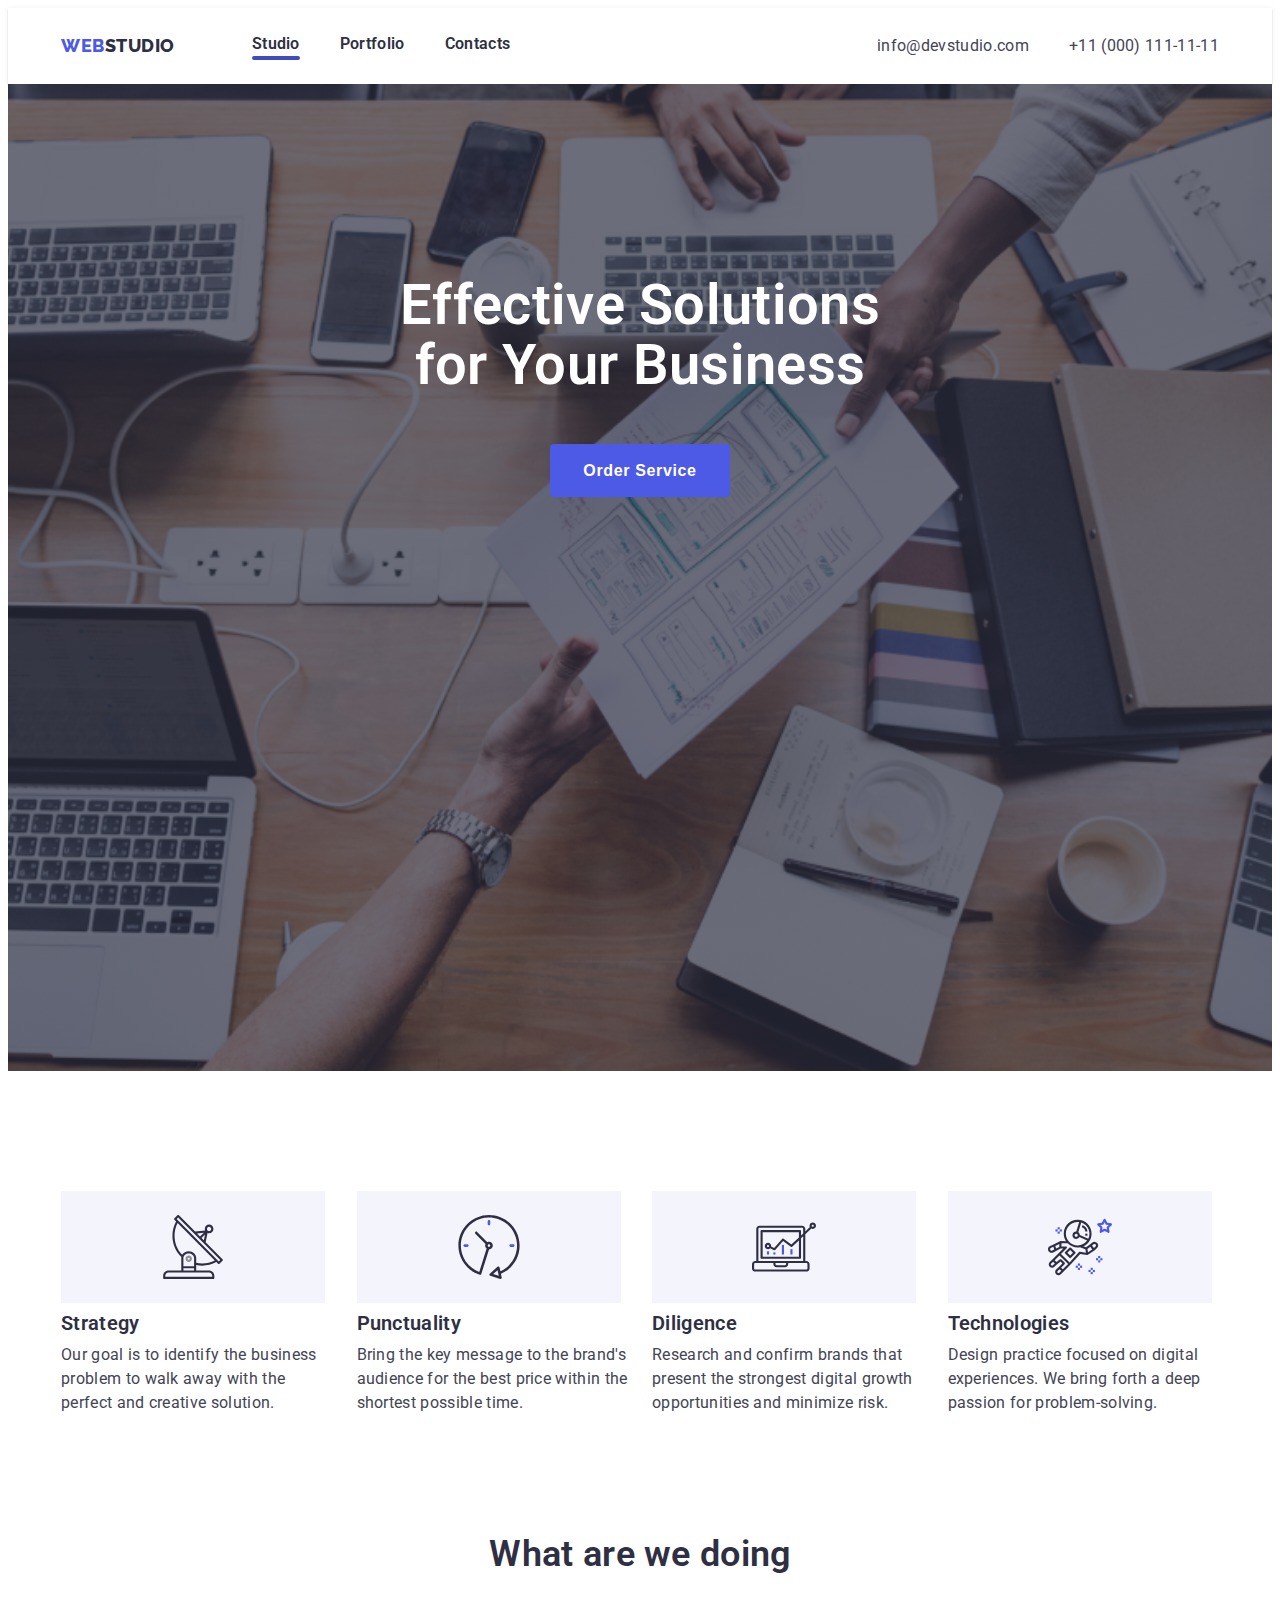
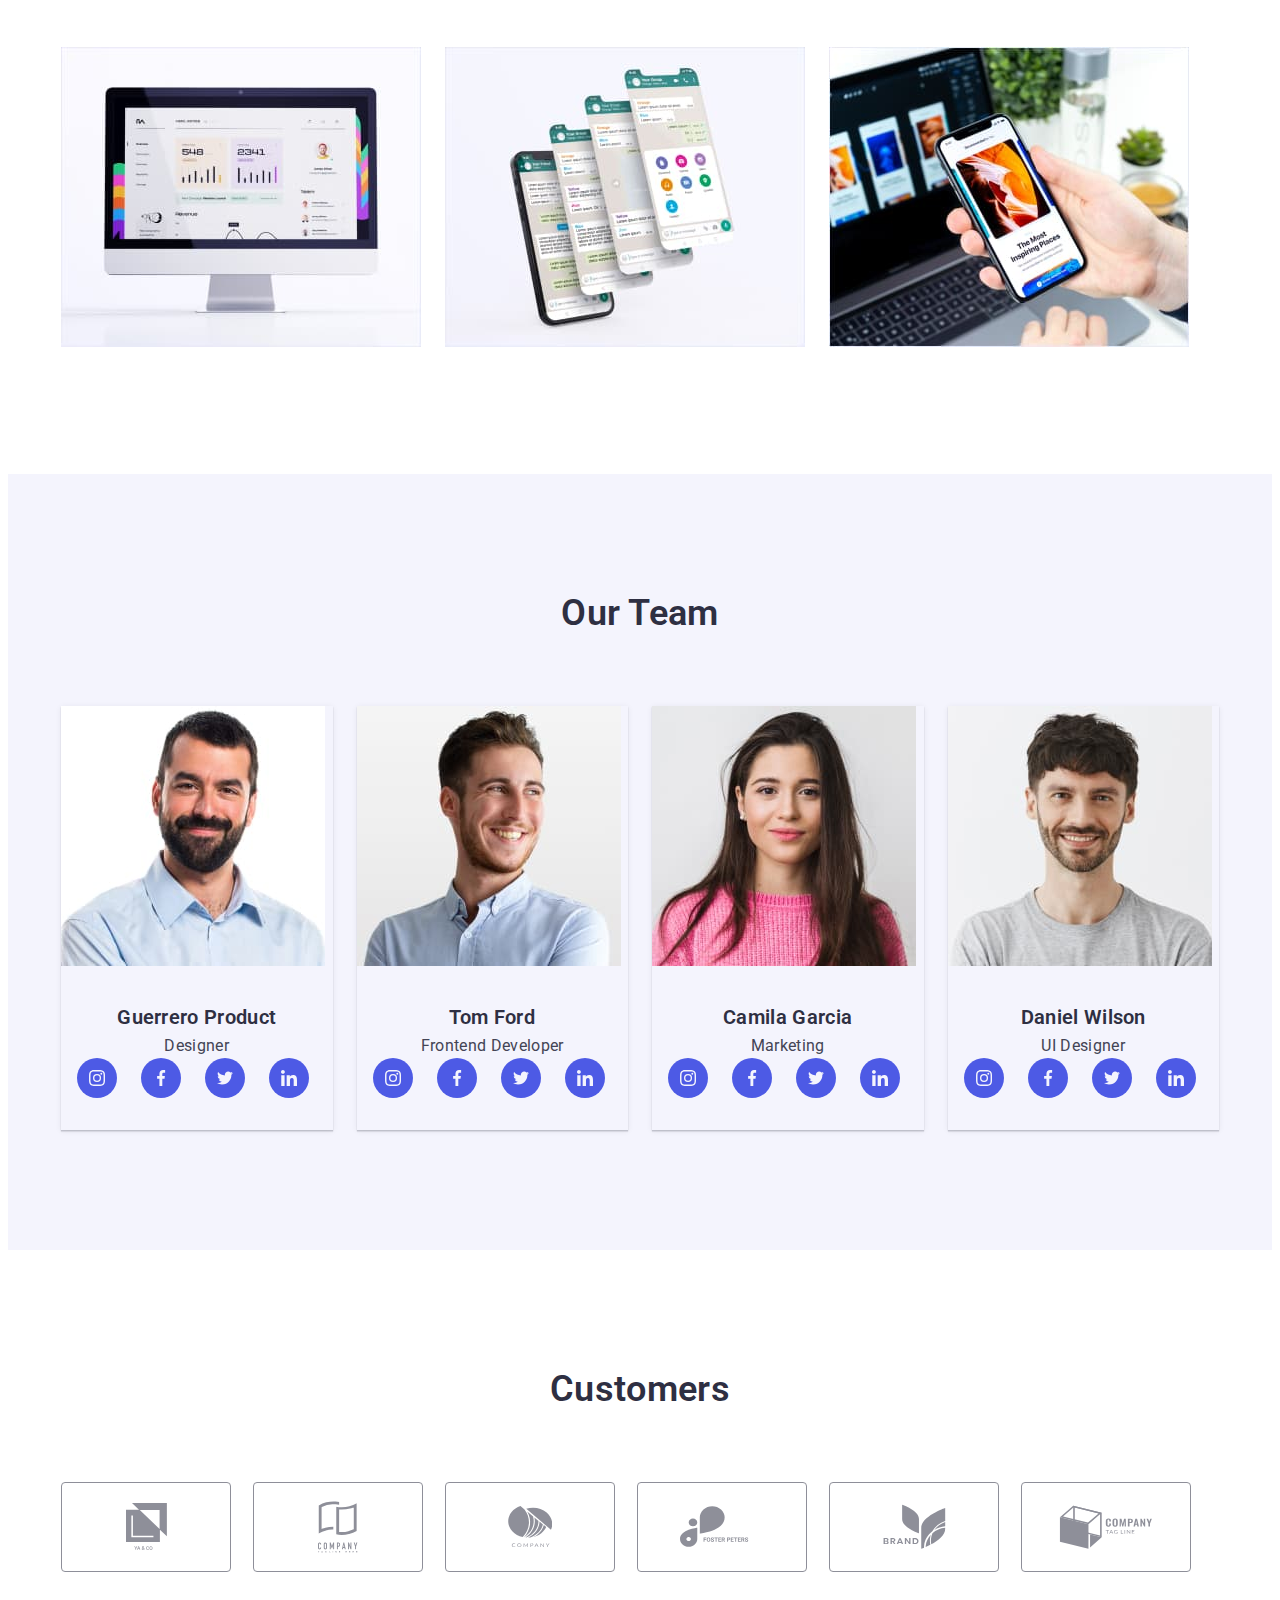
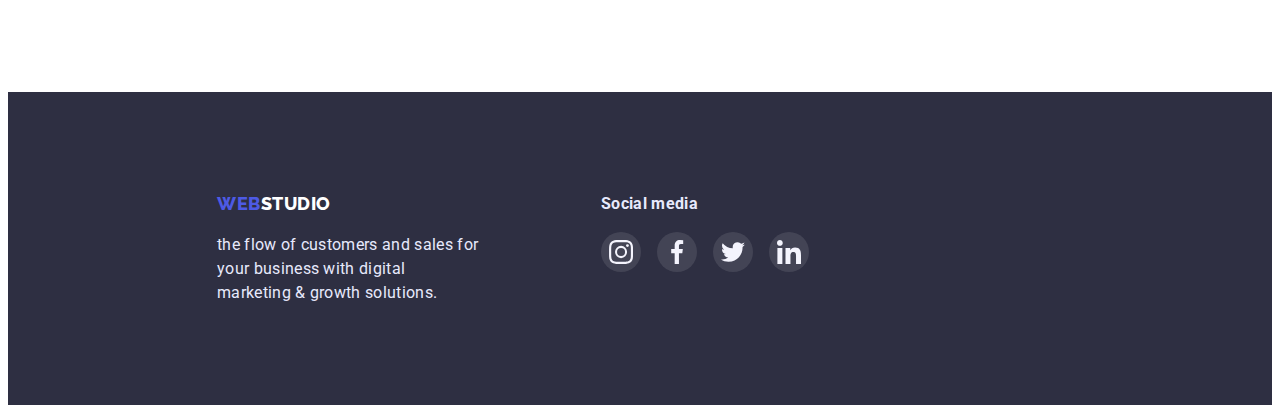
==== index.html @ 3b10e3c6 "modal" ====
<!DOCTYPE html>
<html lang="en">

<head>
    <meta charset="UTF-8">
    <meta http-equiv="X-UA-Compatible" content="IE=edge">
    <meta name="viewport" content="width=device-width, initial-scale=1.0">
    <title>Studio</title>

    <link href="https://fonts.googleapis.com/css2?family=Raleway:wght@800&family=Roboto:wght@400;500;700&display=swap"
        rel="stylesheet">

    <link rel="stylesheet" href="https://cdnjs.cloudflare.com/ajax/libs/modern-normalize/1.1.0/modern-normalize.min.css"
        integrity="sha512-wpPYUAdjBVSE4KJnH1VR1HeZfpl1ub8YT/NKx4PuQ5NmX2tKuGu6U/JRp5y+Y8XG2tV+wKQpNHVUX03MfMFn9Q=="
        crossorigin="anonymous" referrerpolicy="no-referrer">

    <link rel="stylesheet" href="./css/styles.css">
</head>

<body>
    <header class="header">
        <div class="conteiner menu">
            <nav class="conteiner-nav">
                <a href="./index.html" class="logo"><span class="accent">Web</span>Studio</a>
                <ul class="site-nav list">
                    <li class="item"><a href="./index.html" class="link active">Studio</a></li>
                    <li class="item"><a href="./portfolio.html" class="link">Portfolio</a></li>
                    <li class="item"><a href="/" class="link">Contacts</a></li>
                </ul>
            </nav>
            <ul class="auth-nav list">
                <li class="contact-link"><a href="mailto:info@devstudio.com" class="link">info@devstudio.com</a></li>
                <li class="contact-link"><a href="tel:+11(000)111-11-11" class="link">+11 (000) 111-11-11</a></li>
            </ul>
        </div>
    </header>
    <main>
        <!-- Герой -->
        <section class="hero section">
            <div class="conteiner">
             <h1 class="hero-title">Effective Solutions for Your Business</h1>
              <button data-modal-open class="button-hero" type="button">Order Service</button>
                <div data-modal class="backdrop is-hidden">
                <div class="modal">
                    <button data-modal-close>Close</button>
                </div></div>
            </div>


        </section>
        <!-- Преимущества       -->
        <section class="feature section">

            <div class="conteiner">
                <h2 class="visually-hidden">Наши преимущества</h2>
                <ul class="feature-list list">
                    <li class="item-feature">
                        <div class="icon-feature">
                          <svg class="icon-item"> <use href="./img/symbol-defs.svg#icon-antena"></use>></svg></div>
                          <h3 class="feature-title">Strategy</h3>
                           <p class="feature-text">Our goal is to identify the business problem to walk away with the perfect and creative solution. </p>
                    </li>
                    <li class="item-feature">
                        <div class="icon-feature">
                            <svg class="icon-item"><use href="./img/symbol-defs.svg#icon-clock"></use></svg>
                        </div>
                        <h3 class="feature-title">Punctuality</h3>
                        <p class="feature-text">Bring the key message to the brand's audience for the
                            best price within the shortest possible time.</p>
                    </li>
                    <li class="item-feature">
                        <div class="icon-feature">
                            <svg class="icon-item">
                                <use href="./img/symbol-defs.svg#icon-diagram"></use>
                            </svg>
                        </div>
                        <h3 class="feature-title">Diligence</h3>
                        <p class="feature-text">Research and confirm brands that present the
                            strongest digital growth opportunities and minimize risk.</p>
                    </li>
                    <li class="item-feature">
                        <div class="icon-feature">
                            <svg class="icon-item">
                                <use href="./img/symbol-defs.svg#icon-astronaut"></use>
                            </svg>
                        </div>
                        <h3 class="feature-title">Technologies</h3>
                        <p class="feature-text">Design practice focused on digital experiences.
                            We bring forth a deep passion for problem-solving.</p>
                    </li>
                </ul>
            </div>

        </section>
        <!-- Работа       -->

        <section class="section ">
            <div class="conteiner">
                <h2 class="section-title">What are we doing</h2>

                <ul class="list-work list">
                    <li class="item-work"><img widht="360" height="300" src="./img/img1.jpg" alt="infographics"></li>
                    <li class="item-work"><img widht="360" height="300" src="./img/img2.jpg" alt="notifications"></li>
                    <li class="item-work"><img widht="360" height="300" src="./img/img3.jpg" alt="mobilapp"></li>
                </ul>
            </div>

        </section>

        <!-- Команда  -->
        <section class="section team">
         <div class="conteiner">
          <h2 class="section-title">Our Team</h2>
           <ul class="list-team list">
            <li class="item-team"><img src="./img/img4.jpg" alt="foto-Designer">
             <div class="team-coment">
              <h3 class="section-name">Guerrero Product</h3>
                <p class="section-text">Designer</p>
                 <ul class="list team-soc">
                  <li class="team-soc-item">
                    <a href="https://www.instagram.com/" class="soc-link"><svg class="icon-team">
                     <use href="./img/icons.svg#icon-instagram"></use></svg></a> 
                  </li>
                  <li class="team-soc-item">
                    <a href="https://www.facebook.com/" class="soc-link"><svg class="icon-team"><use href="./img/icons.svg#icon-facebook"></use></svg></a>
                    </li>
                  <li class="team-soc-item">
                    <a href="https://twitter.com/" class="soc-link"><svg class="icon-team"><use href="./img/icons.svg#icon-twitter"></use></svg></a>
                    </li>
                  <li class="team-soc-item">
                    <a href="https://www.linkedin.com/" class="soc-link"><svg class="icon-team"><use href="./img/icons.svg#icon-linkedin"></use></svg></a>
                    </li>
                        </ul></div></li>
            <li class="item-team"><img src="./img/img5.jpg" alt="foto-Frontend Developer">
             <div class="team-coment">
              <h3 class="section-name">Tom Ford</h3>
               <p class="section-text">Frontend Developer</p>
                <ul class="list team-soc">
                 <li class="team-soc-item">
                  <a href="https://www.instagram.com/" class="soc-link"><svg class="icon-team">
                   <use href="./img/icons.svg#icon-instagram"></use></svg></a>
                 </li>
                 <li class="team-soc-item">
                  <a href="https://www.facebook.com/" class="soc-link"><svg class="icon-team">
                   <use href="./img/icons.svg#icon-facebook"></use></svg></a>
                 </li>
                 <li class="team-soc-item">
                  <a href="https://twitter.com/"  class="soc-link"><svg class="icon-team">
                   <use href="./img/icons.svg#icon-twitter"></use></svg></a>
                 </li>
                 <li class="team-soc-item">
                  <a href="https://www.linkedin.com/" class="soc-link"><svg class="icon-team">
                   <use href="./img/icons.svg#icon-linkedin"></use></svg></a>
                 </li></ul></div>
                    </li>

            <li class="item-team"><img src="./img/img6.jpg" alt="foto-Marketing">
             <div class="team-coment">
              <h3 class="section-name">Camila Garcia</h3>
               <p class="section-text">Marketing</p>
                <ul class="list team-soc">
                 <li class="team-soc-item">
                  <a href="https://www.instagram.com/" class="soc-link"><svg class="icon-team">
                   <use href="./img/icons.svg#icon-instagram"></use></svg></a>
                 </li>
                 <li class="team-soc-item">
                  <a href="https://www.facebook.com/" class="soc-link"><svg class="icon-team">
                    <use href="./img/icons.svg#icon-facebook"></use></svg></a>
                 </li>
                 <li class="team-soc-item">
                  <a href="https://twitter.com/" class="soc-link"><svg class="icon-team">
                    <use href="./img/icons.svg#icon-twitter"></use></svg></a>
                 </li>
                 <li class="team-soc-item">
                 <a href="https://www.linkedin.com/" class="soc-link"><svg class="icon-team">
                  <use href="./img/icons.svg#icon-linkedin"></use></svg></a>
                 </li></ul></div>
                   </li>

            <li class="item-team"><img src="./img/img7.jpg" alt="foto-UI Designer">
             <div class="team-coment">
              <h3 class="section-name">Daniel Wilson</h3>
               <p class="section-text">UI Designer</p>
                <ul class="list team-soc">
                 <li class="team-soc-item">
                  <a href="https://www.instagram.com/" class="soc-link"><svg class="icon-team">
                   <use href="./img/icons.svg#icon-instagram"></use></svg></a></li>
                 <li class="team-soc-item">
                  <a href="https://www.facebook.com/" class="soc-link"><svg class="icon-team">
                   <use href="./img/icons.svg#icon-facebook"></use></svg></a>
                 </li>
                 <li class="team-soc-item">
                  <a href="https://twitter.com/" class="soc-link"><svg class="icon-team">
                    <use href="./img/icons.svg#icon-twitter"></use></svg></a>
                 </li>
                 <li class="team-soc-item">
                  <a href="https://www.linkedin.com/" class="soc-link"><svg class="icon-team">
                    <use href="./img/icons.svg#icon-linkedin"></use></svg></a>
                 </li></ul></div>
                </li>
                </ul>
            </div>

        </section>
        <!-- Клиенты -->
       <section class="section clients">
        <div class="conteiner">
            <h2 class="section-title">Customers</h2>
            <ul class="list-clients list">
               <li class="client-item">
                <a href="" class="icom-client"><svg class="icon-client" width="41" height="47"><use href="./img/icons.svg#icon-client1">
                </use></svg></a></li>
               <li class="client-item">
                <a href="" class="icom-client"><svg class="icon-client" width="40" height="52"><use href="./img/icons.svg#icon-client2"></use></svg></a></li>
               <li class="client-item">
                <a href="" class="icom-client"><svg class="icon-client" width="44" height="41"><use href="./img/icons.svg#icon-client3"></use></svg></a></li>
               <li class="client-item">
                <a href="" class="icom-client"><svg class="icon-client" width="84" height="41"><use href="./img/icons.svg#icon-client4"></use></svg></a></li>
               <li class="client-item">
                <a href="" class="icom-client"><svg class="icon-client" width="63" height="45"><use href="./img/icons.svg#icon-client5"></use></svg></a></li>
               <li class="client-item">
                <a href="" class="icom-client"><svg class="icon-client" width="94" height="44"><use href="./img/icons.svg#icon-client6"></use></svg></a></li>

            </ul>

        </div>

       </section>
    </main>
    <footer class="footer">
        <div class="conteiner footer-conteiner">
          <div class="footer-about"><a href="/" class="logo-footer"><span class="accent">Web</span>Studio</a>
          <p class="footer-text">the flow of customers and sales for your business with digital marketing & growth
                solutions.
            </p>
        </div>
            <div class="footer-social">
                <h3 class="footer-text name">Social media</h3>
                <ul class="footer-list list">
                    <li class="footer-item"><a href="" class="footer-soc-link"><svg class="icon-footer">
                            <use href="./img/icons.svg#icon-instagram"></use>
                        </svg></a></li>
                    <li class="footer-item"><a href="https://www.facebook.com/" class="footer-soc-link"><svg class="icon-footer">
                            <use href="./img/icons.svg#icon-facebook"></use>
                        </svg></a></li>
                    <li class="footer-item"><a href="https://twitter.com/" class="footer-soc-link"><svg class="icon-footer">
                            <use href="./img/icons.svg#icon-twitter"></use>
                        </svg></a></li>
                    <li class="footer-item"><a href="https://www.linkedin.com/" class="footer-soc-link"><svg class="icon-footer">
                            <use href="./img/icons.svg#icon-linkedin"></use>
                        </svg></a></li>
                </ul>
            </div>

            
        </div>
     
       



    </footer>
<script src="./js/modal.js"></script>
</body>

</html>
---- css/styles.css ----
html {
    box-sizing: border-box;
}

:root {
    --primari-brand-text-color: #4D5AE5;
    --primari-bg-color: #fff;
    --link-text-color: #4D5AE5;
    --body-text-color: #434455;
    --heading-text-color: #2E2F42;
    --buttons-color: #404BBF;
    --fotter-color: #E7E9FC;
    --color-white: #FFFFFF;
    --color-batton-filtr: #F4F4FD;
    --card-set-gap: 24px;
}

body {
    color: var(--body-text-color);
    background-color: var(--primari-bg-color);
    font-family: Roboto, sans-serif;
    letter-spacing: 0.02em;
    font-size: 16px;
    line-height: 1.5;

}

img {
    /* display: block; */
    max-width: 100%;
    height: auto;
}

.section {
    padding-top: 120px;
    padding-bottom: 120px;
}

.conteiner {
    /* outline: 2px solid tomato; */

    margin-left: auto;
    margin-right: auto;
    width: 1158px;
    padding-right: 15px;
    padding-left: 15px;

}

h1,
h2,
h3,
h4,
h5,
h6,
p {
    margin: 0;
}

.visually-hidden {
    position: absolute;
    width: 1px;
    height: 1px;
    margin: -1px;
    border: 0;
    padding: 0;
    white-space: nowrap;
    clip-path: inset(100%);
    clip: rect(0 0 0 0);
    overflow: hidden;
}

.menu {
    display: flex;
    align-items: center;
}

.header {

    display: flex;
    box-shadow: 0px 2px 1px rgba(46, 47, 66, 0.08), 0px 1px 1px rgba(46, 47, 66, 0.16), 0px 1px 6px rgba(46, 47, 66, 0.08);
}

.conteiner-nav {
    display: flex;
    align-items: center;
}

.list {
    list-style: none;
    padding: 0;
    margin: 0;
}

.logo {
    margin-right: 77px;
    color: var(--heading-text-color);
    font-family: Raleway, sans-serif;
    font-weight: 800;
    font-size: 18px;
    line-height: 1.33;
    letter-spacing: 0.03em;
    text-decoration: none;
    text-transform: uppercase;
    display: flex;
    align-items: center;
}

.accent {
    color: var(--link-text-color);
}

.logo:hover,
.logo:hover {
    color: var(--link-text-color);
}

/* Site nav */
.site-nav {
    display: flex;
}

.site-nav .item+.item {
    margin-left: 40px;
}

.site-nav .link {
    /* outline: 2px solid tomato; */
    display: block;
    padding-top: 24px;
    padding-bottom: 24px;

    font-weight: 600;
    color: var(--heading-text-color);
    text-decoration: none;

}
.active::after {
    content: '';
    display: block;
    width: 100%;
    height: 4px;
    background-color: #404BBF;
    border-radius: 2px;
}

.site-nav .link:hover,
.site-nav .link:focus {
    color: var(--link-text-color);
}


.auth-nav {
    display: flex;
    /* outline: 2px solid tomato; */
    margin-left: auto;

}

.auth-nav .contact-link+.contact-link {
    margin-left: 40px;
}

.auth-nav .link {
    color: var(--body-text-color);
    text-decoration: none;

}

.auth-nav .link:hover,
.auth-nav .link:focus {
    color: var(--link-text-color);
}

.contact-link {
    font-weight: 400;

}


/* Hero */
.hero {
    flex-wrap: wrap;
/* outline: 2px solid tomato; */
    text-align: center;
    padding: 192px 0px;
    max-width: 1440px;
    height: 603px;
    margin-left: auto;
    margin-right: auto;
    background-image:
    linear-gradient(rgba(46, 47, 66, 0.7), rgba(46, 47, 66, 0.7)),
     url(../img/people-office.jpg);
    background-size: cover;
    background-repeat: no-repeat;
    background-position: center;
}

.hero-title {
    font-weight: 600;
    font-size: 56px;
    line-height: 1.07;
    color: var(--color-white);
    margin-top: 0px;
    margin-left: auto;
    margin-right: auto;
    width: 492px;

}

.button-hero {

    color: var(--primari-bg-color);
    background-color: var(--link-text-color);
    font-weight: 600;
    font-size: 16px;
    line-height: 1.19;
    letter-spacing: 0.04em;
    cursor: pointer;
    border-radius: 4px;
    padding: 16px 32px;
    border: 1px solid transparent;
    text-align: center;
    margin-top: 48px;
}

.button-hero:hover,
.button-hero:focus {
    background-color:#404BBF;
    color: var(--primari-bg-color);
    box-shadow: 0px 4px 4px rgba(0, 0, 0, 0.15);
}
 .modal {
    position: absolute;
    width: 408px;
    height: 576px;
    top: 50%;
    left: 50%;
    transform: translate(-50%, -50%);
    background: #FCFCFC;
    box-shadow: 0px 1px 1px rgba(0, 0, 0, 0.14), 0px 1px 3px rgba(0, 0, 0, 0.12), 0px 2px 1px rgba(0, 0, 0, 0.2);
    border-radius: 4px;
    padding: 20px;
} 
.backdrop {
    position: fixed;
    top: 0px;
    left: 0px;
    width: 100%;
    height: 100%;
    background-color: rgba(46, 47, 66, 0.4);
}
.backdrop.is-hidden {
    opacity: 0;
    pointer-events: none;
}

.section-title {
    color: #2E2F42
}

/* Преимущества */
.feature {
    padding-bottom: 0px;
}

.feature-list {
    display: flex;
    flex-wrap: wrap;
}

/* .item-feature::before {
    display: block;
    content: "";
    height: 112px;
    background-size: 64px;
    background-repeat: no-repeat;
    background-position: center;
    background-color: var(--color-batton-filtr); */

.icon-feature {
    display: flex;
 background-color: #F4F4FD;
 width: 264px;
 height: 112px;
  align-items: center;
  justify-content: center;
  margin-bottom: 8px;
 

}
.icon-item {
    display: flex;
    align-items: center;
    justify-content: center;
    width: 64px;
    height: 64px;
    fill: #8E8F99;
     
}
/* .icon-strategy::before {
    content: "";
    background-image: url(../img/antenna\ 1.svg);
} */

    
.item-feature {
    width: calc((100% - 72px) / 4);
    margin-right: 24px;
}

.item-feature:nth-child(4n) {
    margin-right: 0px;
}

.feature-title {
    font-weight: 600;
    font-size: 20px;
    line-height: 1.2;
    color: var(--heading-text-color);
    margin-top: 0px;
    margin-bottom: 0px;
}

.feature-text {
    margin-top: 8px;
    margin-bottom: 0px;
}

/* Работа */

.section-title {
    display: block;
    font-weight: 600;
    font-size: 36px;
    line-height: 1.11;
    text-align: center;
    margin-left: auto;
    margin-right: auto;
    ;
}

.list-work {
    display: flex;
    flex-wrap: wrap;
    margin-top: 72px;
}

.item-work {

    /* border: 1px solid #E7E9FC; */
    max-width: 100%;
    margin-right: 24px;
}

.item-work:nth-child(3n) {
    margin-right: 0px;
}

/* Команда */
.team {
    background-color: var(--color-batton-filtr);
 padding-bottom: 120px;
}

.section-name {
    margin-bottom: 5px;
    font-weight: 600;
    font-size: 20px;
    line-height: 1.2;
    text-align: center;
    color: var(--heading-text-color);
}

.section-text {
    text-align: center;
}

.list-team {
    display: flex;
    margin-top: 72px;
    margin-right: calc(-1 * var(--card-set-gap));

}

.item-team {
    margin-right: var(--card-set-gap);
    flex-basis: calc(100%/4 - var(--card-set-gap));

    box-shadow: 0px 1px 6px rgba(46, 47, 66, 0.08), 0px 1px 1px rgba(46, 47, 66, 0.16), 0px 2px 1px rgba(46, 47, 66, 0.08);
}

.item-team:nth-child(4n) {
    margin-right: 0px;

}

.team-coment {
    padding: 32px 16px;
}
.team-soc {
    display: flex;
    align-items: center;
}
.team-soc-item {

    width: 40px;
    height: 40px;
    margin-right: 24px;
    }
.team-soc-item:nth-child(4){
    margin-right: 0px;
}
.soc-link {
    display: flex;
    width: 100%;
    height: 100%;
    align-items: center;
    justify-content: center;
   background-color: #4D5AE5;
    border-radius: 50%;
}
.soc-link:hover
.soc-link:focus {
    background-color: #404BBF;
}
.icon-team {
 fill: #F4F4FD;
width: 16px;
height: 16px;
}
   
/* Клиенты */

.list-clients {
    /* outline: 2px solid tomato; */
    display: flex;
    margin-top: 72px;
    gap: 24px;
}
.client-item {
 width: 168px;
}
.icon-client {
   display: block;
   /* fill: #8E8F99; */

}
.icom-client {
    display: flex;
    justify-content: center;
    align-items: center;
        width: 100%;
        height:88px;
        margin-right: var(--card-set-gap);
        border: 1px solid #8E8F99;
        border-radius: 4px;
        fill:#8E8F99 ;
}
.icom-client:hover,
.icom-client:focus {
    fill: #4D5AE5;
    border: 1px solid #4D5AE5;
}
.icon-client:hover,
.icon-client:focus {
    fill: #4D5AE5;
}

/* Button */
.button {
    display: inline-block;
    border-radius: 4px;
    padding: 12px 24px;
    color: var(--link-text-color);
    background-color: var(--color-batton-filtr);
    font-weight: 600;
    cursor: pointer;
    border: none;
}

.button:hover,
.button:focus {
    background-color: var(--link-text-color);
    color: var(--primari-bg-color);
    box-shadow: 0px 3px 1px rgba(0, 0, 0, 0.1),
        0px 2px 1px rgba(0, 0, 0, 0.08),
        0px 2px 2px rgba(0, 0, 0, 0.12);
}

/* Проекты */
.project {
    padding-top: 96px;
}
.project-list {
    display: flex;
    text-align: center;
    margin-left: auto;
    margin-right: auto;
    justify-content: center;
    gap: 24px;
}
.product-list {
    display: flex;
    flex-wrap: wrap;
    margin-top: 72px; 
    gap: 24px;
}
.product-item {
     flex-basis: calc((100% - 48px) / 3);
    /* margin-left: var(--card-set-gap); */
    margin-bottom: 24px; 
    /* box-shadow: 0px 1px 6px rgba(46, 47, 66, 0.08); */
     border: 1px solid rgba(231, 233, 252, 1); 
}
.project-link {
/* flex-basis: calc(100% / 3 - 24px);
margin-left: 24px; */
    /* margin-bottom: 48px; */
    border: 0.5px solid #F4F4FD;
}
.project-link:nth-child(3n) {
margin-right: 0px;
}
.product-item:hover,
.product-item:focus {
    box-shadow: 0px 1px 6px rgba(46, 47, 66, 0.08),
        0px 1px 1px rgba(46, 47, 66, 0.16),
        0px 2px 1px rgba(46, 47, 66, 0.08); 
}
.card-content {
    padding-top: 32px;
    padding-bottom: 32px;
    padding-left: 16px;
}
.list .project-link {
    text-decoration: none;
    list-style: none;
}
.project-title {
    color: var(--heading-text-color);
    font-weight: 600;
    font-size: 20px;
    line-height: 1.2;
    margin-bottom: 8px;
}
.project-text {
    color: var(--body-text-color);
}

/* Footer    */
.logo-footer {
    color: var(--primari-bg-color);
    font-family: Raleway, sans-serif;
    font-weight: 800;
    font-size: 18px;
    line-height: 1.33;
    letter-spacing: 0.03em;
    text-decoration: none;
    text-transform: uppercase;
}

.footer {
    background-color: var(--heading-text-color);
    padding: 100px 0px;
}
.footer-conteiner {
    display: flex;
}

.footer-text {
    margin-top: 16px;
    width: 264px;
    font-size: 16px;
    line-height: 1.5;
    letter-spacing: 0.02em;
    color: var(--fotter-color);
}
.footer-about{
    display: block;
    width: 264px;
    margin-left: 156px;
}
.footer-social {
display: block;
margin-top: 0px;
margin-left: 120px;

}
.name {
    margin: 0px;
    padding: 0px;
}
.footer-list {
    display: flex;
    margin-top: 16px;
   gap: 16px;
    align-items: center;
 
}
.footer-item {
    width: 40px;
    height: 40px;
}
.footer-soc-link {
    display: flex;
    width: 100%;
    height: 100%;
    align-items: center;
    justify-content: center;
    background-color: rgba(255, 255, 255, 0.1);
    margin-right: auto;
    margin-left: 0px;
    border-radius: 50%;
}
.icon-footer {
    display: flex;
    width: 24px;
    height: 24px;
align-items: center;
fill: #F4F4FD;
}
.footer-soc-link:hover,
.footer-soc-link:focus {
    background-color: #31D0AA;
}
.card-set {
    display: flex;
    flex-wrap: wrap;
    outline: tomato solid 1px;
    margin-left: -24px;
}
.item-portfolio {
    box-sizing: border-box;
    outline: green solid 1px;
   margin-bottom: 24px;
   margin-right: 24px;
}
.card-thumb {

}
.link-portfolio {
    text-decoration: none;
}
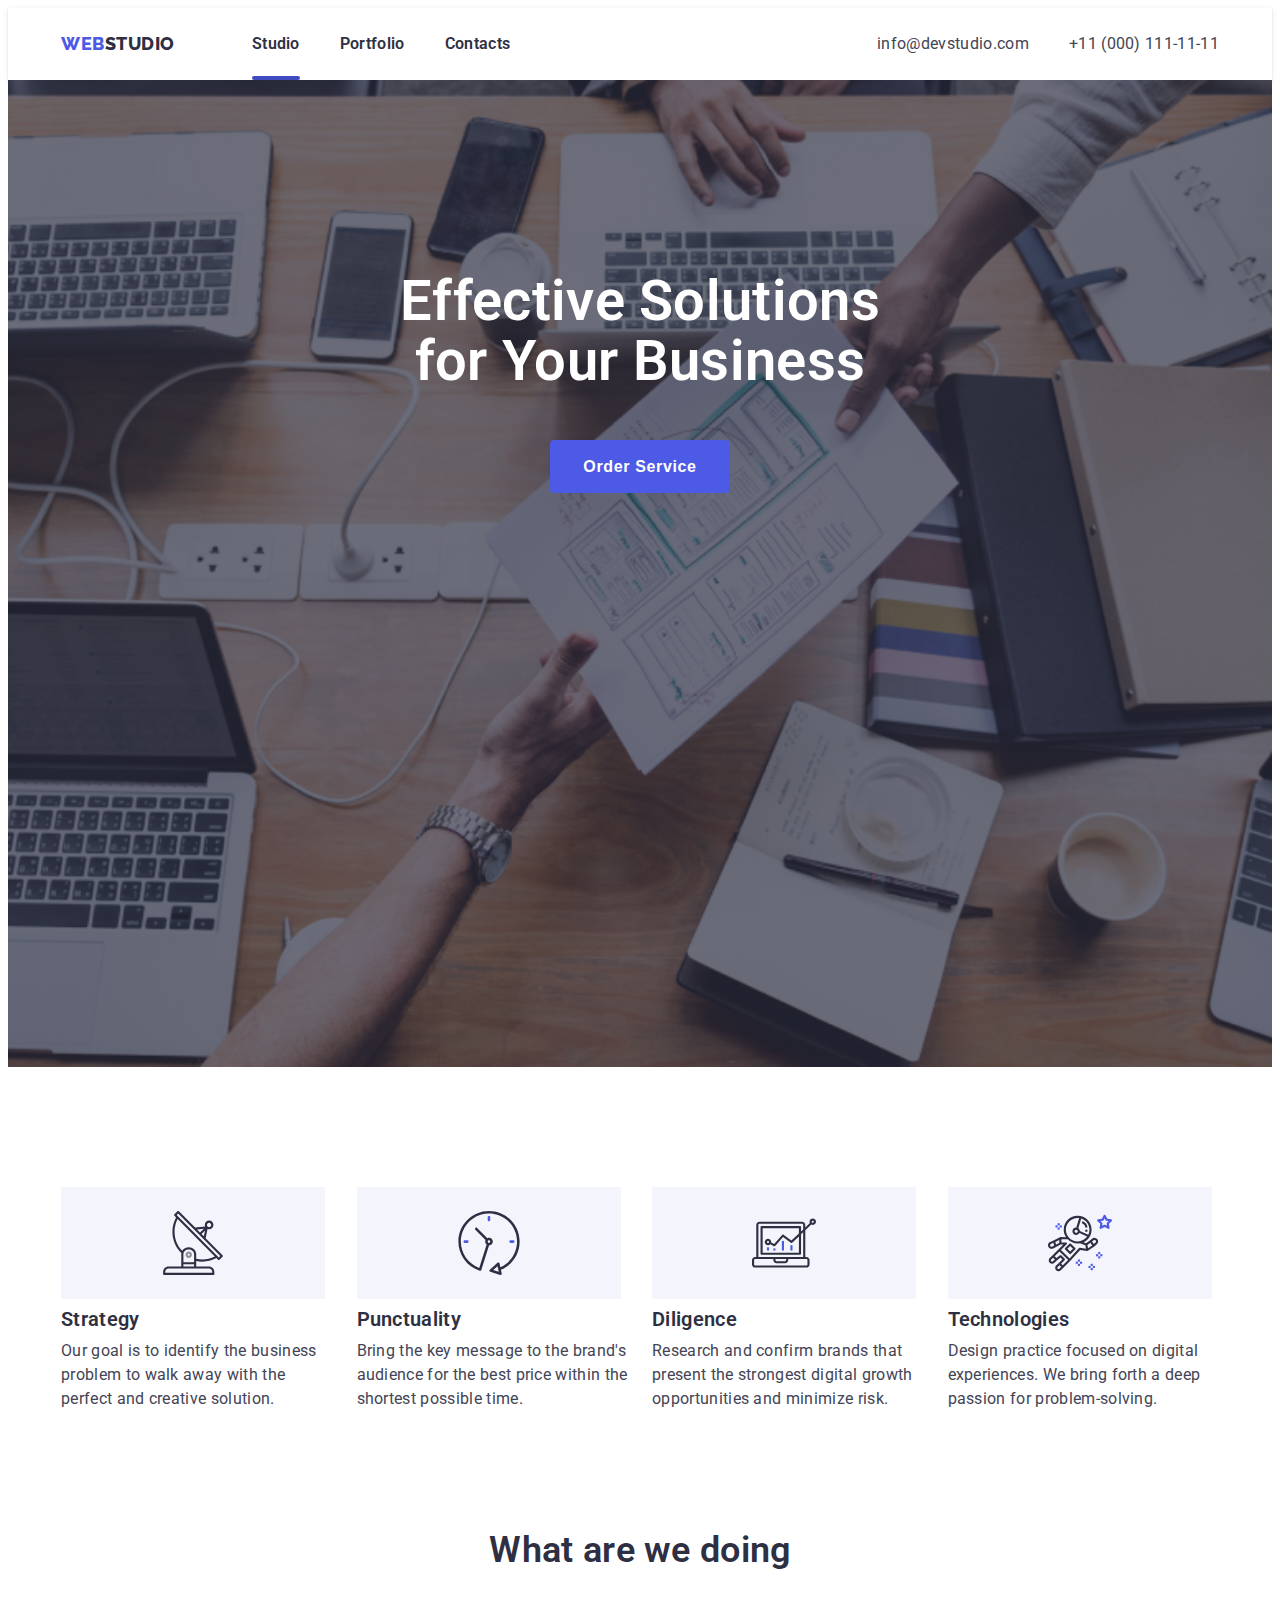
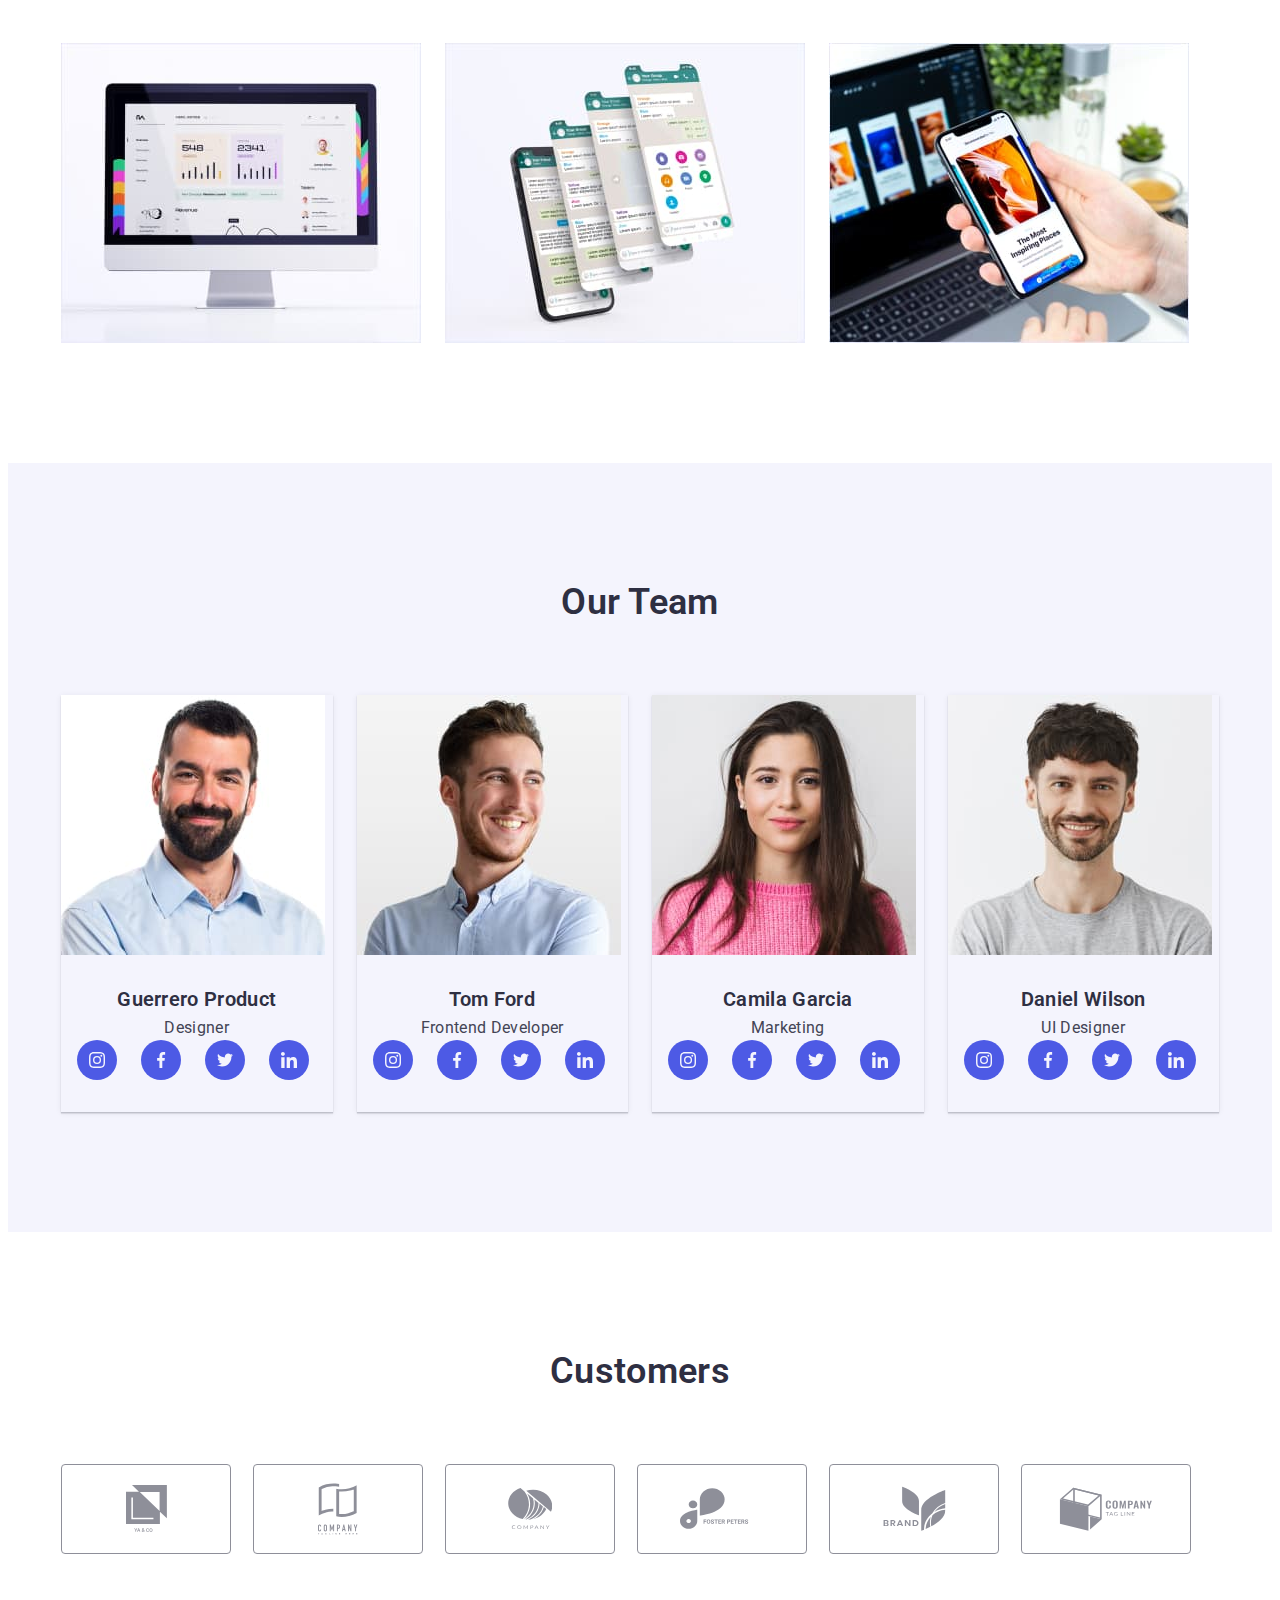
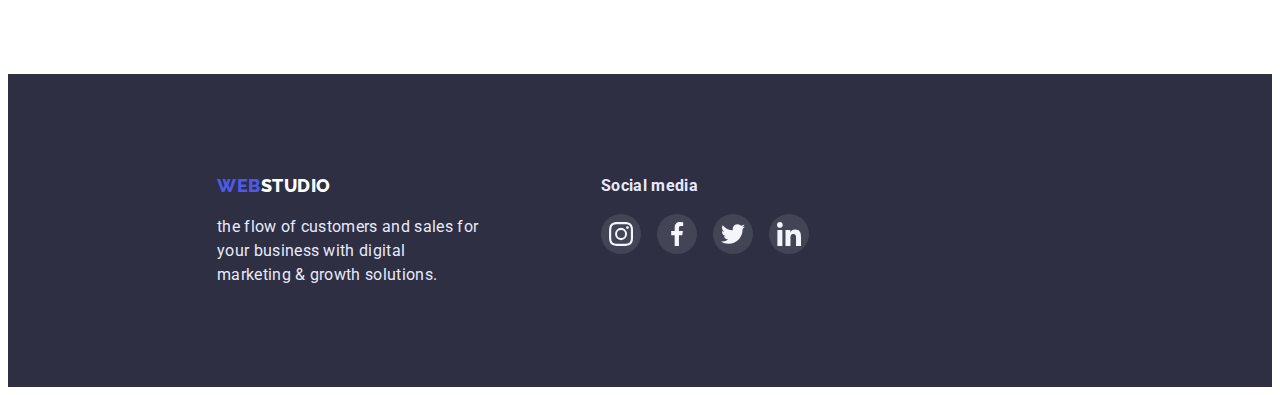
==== commit 30324c33: "overlay" ====
--- a/index.html
+++ b/index.html
@@ -42,7 +42,10 @@
               <button data-modal-open class="button-hero" type="button">Order Service</button>
                 <div data-modal class="backdrop is-hidden">
                 <div class="modal">
-                    <button data-modal-close>Close</button>
+                    <button class="modal-btn" data-modal-close>
+                        <svg class="close-svg">
+                            <use href=""></use>
+                        </svg></button>
                 </div></div>
             </div>
 
--- a/css/styles.css
+++ b/css/styles.css
@@ -26,9 +26,11 @@
 }
 
 img {
-    /* display: block; */
+    display: block;
     max-width: 100%;
     height: auto;
+ margin: 0px;
+ padding: 0px;
 }
 
 .section {
@@ -47,13 +49,7 @@
 
 }
 
-h1,
-h2,
-h3,
-h4,
-h5,
-h6,
-p {
+h1,h2,h3,h4,h5,h6,p {
     margin: 0;
 }
 
@@ -104,6 +100,9 @@
     text-transform: uppercase;
     display: flex;
     align-items: center;
+    /* transition-property: color;
+    transition-duration: 250ms;
+    transition-timing-function: cubic-bezier(0.4, 0, 0.2, 1); */
 }
 
 .accent {
@@ -111,7 +110,7 @@
 }
 
 .logo:hover,
-.logo:hover {
+.logo:fokus {
     color: var(--link-text-color);
 }
 
@@ -135,13 +134,18 @@
     text-decoration: none;
 
 }
+.item {
+    position: relative;
+}
 .active::after {
     content: '';
+    position: absolute;
     display: block;
     width: 100%;
     height: 4px;
     background-color: #404BBF;
     border-radius: 2px;
+    bottom: 0px;
 }
 
 .site-nav .link:hover,
@@ -222,6 +226,10 @@
     border: 1px solid transparent;
     text-align: center;
     margin-top: 48px;
+
+    transition-property: background-color;
+    transition-duration: 250ms;
+    transition-timing-function: cubic-bezier(0.4, 0, 0.2, 1);
 }
 
 .button-hero:hover,
@@ -254,6 +262,15 @@
     opacity: 0;
     pointer-events: none;
 }
+.modal-btn {
+
+
+}
+.close-svg {
+    width: 8px;
+    height: 8px;
+    color: #2E2F42;
+}
 
 .section-title {
     color: #2E2F42
@@ -507,31 +524,62 @@
     gap: 24px;
 }
 .product-item {
+    position: relative;
      flex-basis: calc((100% - 48px) / 3);
     /* margin-left: var(--card-set-gap); */
     margin-bottom: 24px; 
     /* box-shadow: 0px 1px 6px rgba(46, 47, 66, 0.08); */
-     border: 1px solid rgba(231, 233, 252, 1); 
 }
 .project-link {
-/* flex-basis: calc(100% / 3 - 24px);
+  box-shadow: 0px 1px 6px rgb(46 47 66 / 8%)
+        /* flex-basis: calc(100% / 3 - 24px);
 margin-left: 24px; */
-    /* margin-bottom: 48px; */
-    border: 0.5px solid #F4F4FD;
-}
+        /* margin-bottom: 48px; */
+
+}
+
 .project-link:nth-child(3n) {
-margin-right: 0px;
-}
+    margin-right: 0px;
+}
+.overlay {
+position: relative;
+overflow: hidden;
+}
+.overlay-slyde {
+position: absolute;
+top: 0;
+left: 0;
+width: 100%;
+height: 100%;
+background-color: #4D5AE5;  
+transform: translateY(100%); 
+transition: transform 250ms cubic-bezier(0.4, 0, 0.2, 1);
+}
+.overlay-text {
+color: #F4F4FD;
+line-height: 1.5;
+font-size: 16px;
+letter-spacing: 0.02em;
+font-family: var(--color-batton-filtr);
+padding-top: 40px;
+padding-left: 32px;
+padding-right: 32px;
+}
+
 .product-item:hover,
 .product-item:focus {
     box-shadow: 0px 1px 6px rgba(46, 47, 66, 0.08),
         0px 1px 1px rgba(46, 47, 66, 0.16),
         0px 2px 1px rgba(46, 47, 66, 0.08); 
 }
+.product-item:hover .overlay-slyde {
+    transform: translateY(0%);
+}
 .card-content {
     padding-top: 32px;
     padding-bottom: 32px;
     padding-left: 16px;
+    border: 0.5px solid #F4F4FD;
 }
 .list .project-link {
     text-decoration: none;
@@ -624,21 +672,4 @@
 .footer-soc-link:focus {
     background-color: #31D0AA;
 }
-.card-set {
-    display: flex;
-    flex-wrap: wrap;
-    outline: tomato solid 1px;
-    margin-left: -24px;
-}
-.item-portfolio {
-    box-sizing: border-box;
-    outline: green solid 1px;
-   margin-bottom: 24px;
-   margin-right: 24px;
-}
-.card-thumb {
-
-}
-.link-portfolio {
-    text-decoration: none;
-}+
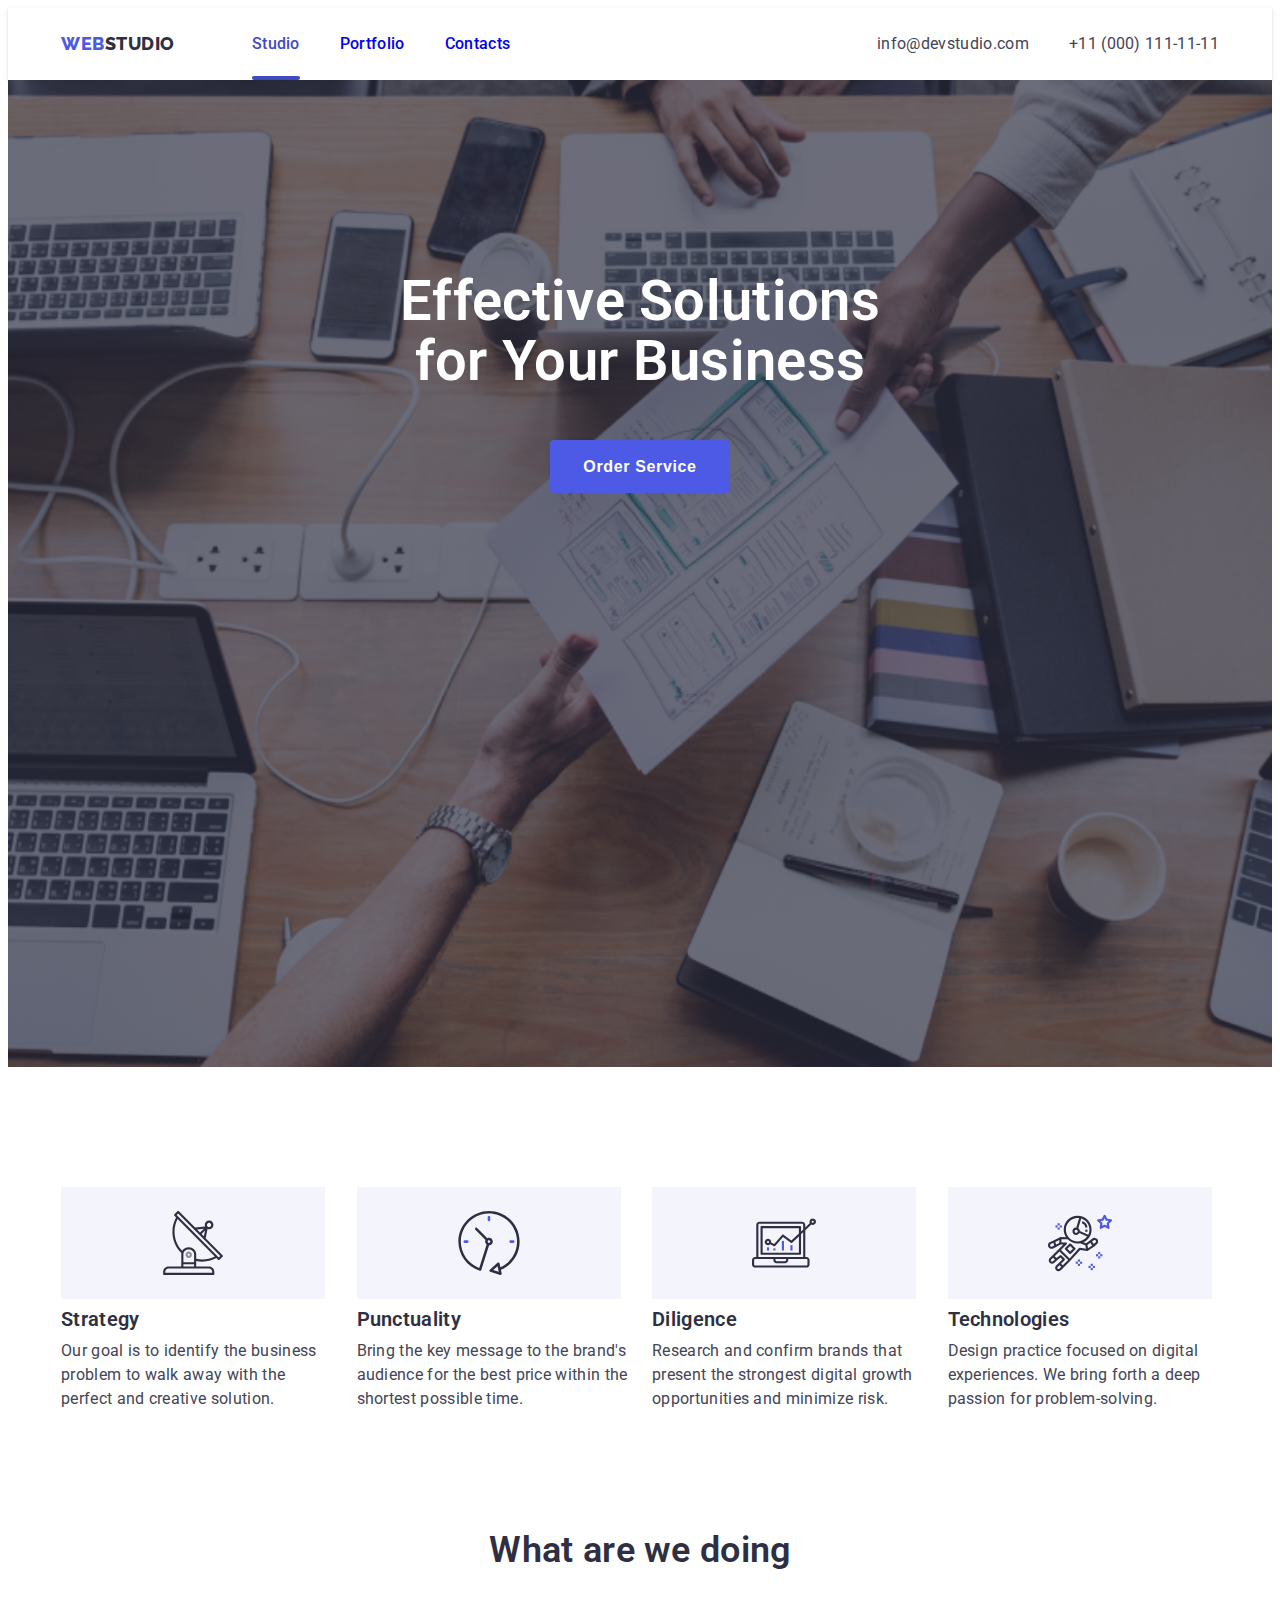
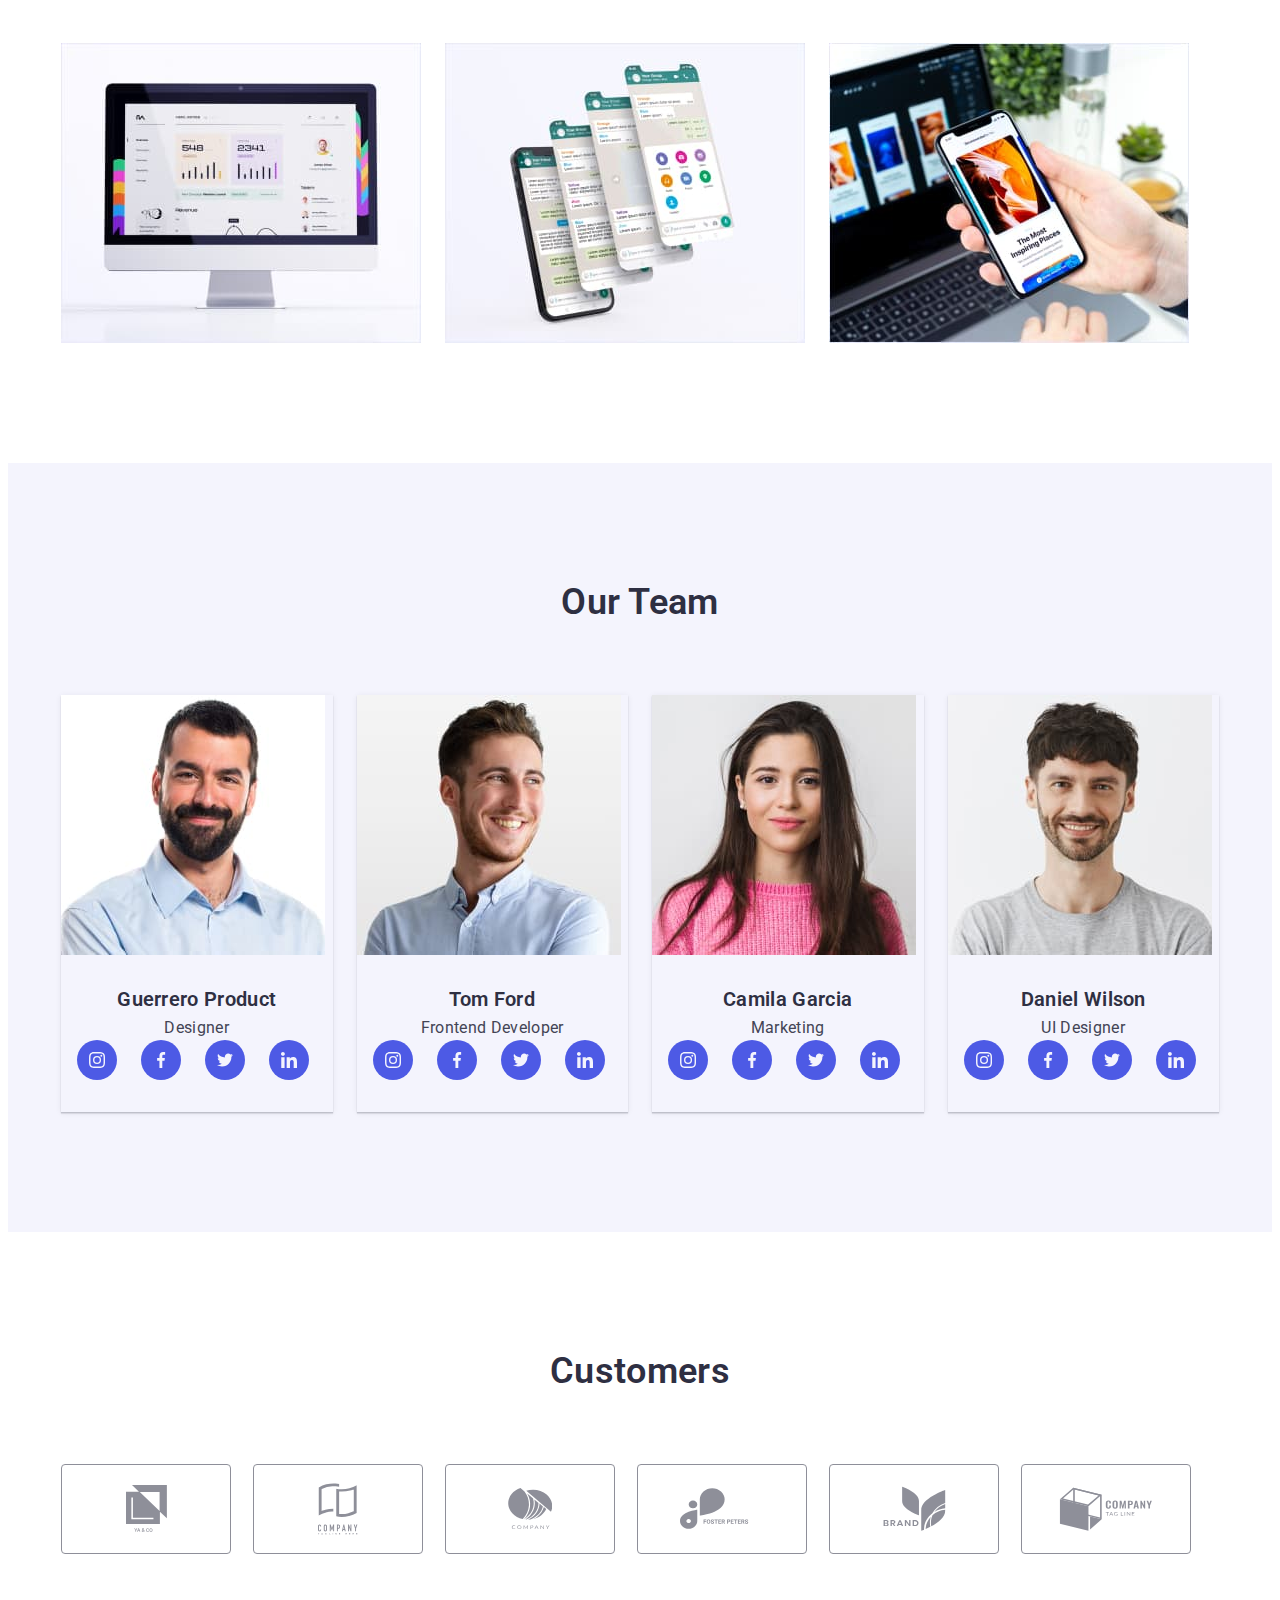
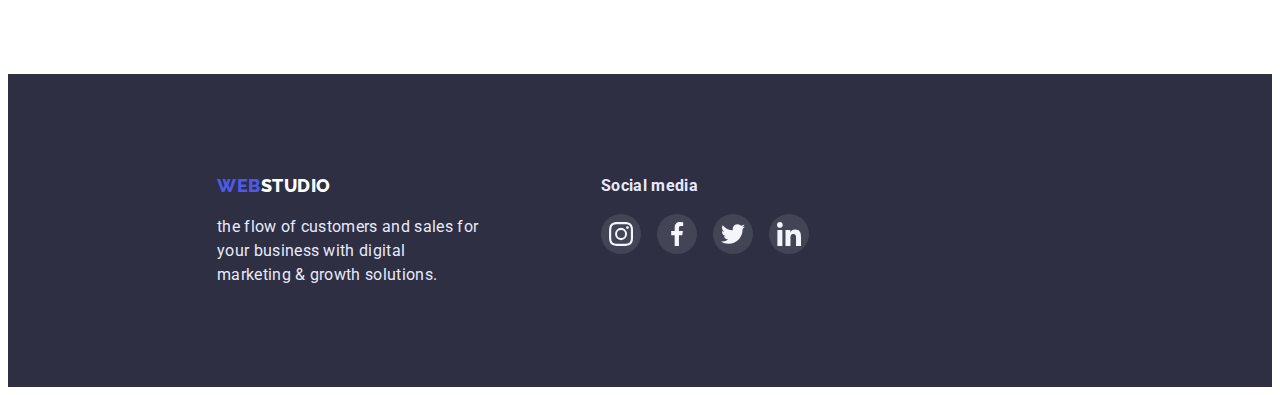
==== commit b6baa125: "fix1" ====
--- a/index.html
+++ b/index.html
@@ -36,17 +36,11 @@
     </header>
     <main>
         <!-- Герой -->
-        <section class="hero section">
-            <div class="conteiner">
-             <h1 class="hero-title">Effective Solutions for Your Business</h1>
-              <button data-modal-open class="button-hero" type="button">Order Service</button>
-                <div data-modal class="backdrop is-hidden">
-                <div class="modal">
-                    <button class="modal-btn" data-modal-close>
-                        <svg class="close-svg">
-                            <use href=""></use>
-                        </svg></button>
-                </div></div>
+     <section class="hero section">
+        <div class="conteiner">
+          <h1 class="hero-title">Effective Solutions for Your Business</h1>
+            <button data-modal-open class="button-hero" type="button">Order Service</button>
+ 
             </div>
 
 
@@ -263,6 +257,12 @@
 
 
     </footer>
+            <div data-modal class="backdrop is-hidden">
+                <div class="modal">
+                    <button data-modal-close class="modal-btn" type="button">
+                        <img src="./img/close-cross.svg" alt=""></button>
+                </div>
+            </div>
 <script src="./js/modal.js"></script>
 </body>
 
--- a/css/styles.css
+++ b/css/styles.css
@@ -1,7 +1,7 @@
 html {
     box-sizing: border-box;
 }
-
+/* 250ms cubic-bezier(0.4, 0, 0.2, 1) */
 :root {
     --primari-brand-text-color: #4D5AE5;
     --primari-bg-color: #fff;
@@ -100,17 +100,17 @@
     text-transform: uppercase;
     display: flex;
     align-items: center;
-    /* transition-property: color;
+   transition-property: color;
     transition-duration: 250ms;
-    transition-timing-function: cubic-bezier(0.4, 0, 0.2, 1); */
+    transition-timing-function: cubic-bezier(0.4, 0, 0.2, 1); 
 }
 
 .accent {
     color: var(--link-text-color);
 }
 
-.logo:hover,
-.logo:fokus {
+.logo:hover
+ {
     color: var(--link-text-color);
 }
 
@@ -129,13 +129,17 @@
     padding-top: 24px;
     padding-bottom: 24px;
 
-    font-weight: 600;
-    color: var(--heading-text-color);
+    font-weight: 500;
+    /* color: var(--heading-text-color); */
     text-decoration: none;
+    transition: color 250ms cubic-bezier(0.4, 0, 0.2, 1);
 
 }
 .item {
     position: relative;
+}
+.active {
+color: var(--buttons-color)
 }
 .active::after {
     content: '';
@@ -148,7 +152,7 @@
     bottom: 0px;
 }
 
-.site-nav .link:hover,
+/* .site-nav .link:hover, */
 .site-nav .link:focus {
     color: var(--link-text-color);
 }
@@ -168,6 +172,7 @@
 .auth-nav .link {
     color: var(--body-text-color);
     text-decoration: none;
+    transition: color 250ms cubic-bezier(0.4, 0, 0.2, 1)
 
 }
 
@@ -238,7 +243,411 @@
     color: var(--primari-bg-color);
     box-shadow: 0px 4px 4px rgba(0, 0, 0, 0.15);
 }
- .modal {
+ 
+
+.section-title {
+    color: #2E2F42
+}
+
+/* Преимущества */
+.feature {
+    padding-bottom: 0px;
+}
+
+.feature-list {
+    display: flex;
+    flex-wrap: wrap;
+}
+
+/* .item-feature::before {
+    display: block;
+    content: "";
+    height: 112px;
+    background-size: 64px;
+    background-repeat: no-repeat;
+    background-position: center;
+    background-color: var(--color-batton-filtr); */
+
+.icon-feature {
+    display: flex;
+ background-color: #F4F4FD;
+ width: 264px;
+ height: 112px;
+  align-items: center;
+  justify-content: center;
+  margin-bottom: 8px;
+ 
+
+}
+.icon-item {
+    display: flex;
+    align-items: center;
+    justify-content: center;
+    width: 64px;
+    height: 64px;
+    fill: #8E8F99;
+     
+}
+/* .icon-strategy::before {
+    content: "";
+    background-image: url(../img/antenna\ 1.svg);
+} */
+
+    
+.item-feature {
+    width: calc((100% - 72px) / 4);
+    margin-right: 24px;
+}
+
+.item-feature:nth-child(4n) {
+    margin-right: 0px;
+}
+
+.feature-title {
+    font-weight: 600;
+    font-size: 20px;
+    line-height: 1.2;
+    color: var(--heading-text-color);
+    margin-top: 0px;
+    margin-bottom: 0px;
+}
+
+.feature-text {
+    margin-top: 8px;
+    margin-bottom: 0px;
+}
+
+/* Работа */
+
+.section-title {
+    display: block;
+    font-weight: 600;
+    font-size: 36px;
+    line-height: 1.11;
+    text-align: center;
+    margin-left: auto;
+    margin-right: auto;
+    ;
+}
+
+.list-work {
+    display: flex;
+    flex-wrap: wrap;
+    margin-top: 72px;
+}
+
+.item-work {
+
+    /* border: 1px solid #E7E9FC; */
+    max-width: 100%;
+    margin-right: 24px;
+}
+
+.item-work:nth-child(3n) {
+    margin-right: 0px;
+}
+
+/* Команда */
+.team {
+    background-color: var(--color-batton-filtr);
+ padding-bottom: 120px;
+}
+
+.section-name {
+    margin-bottom: 5px;
+    font-weight: 600;
+    font-size: 20px;
+    line-height: 1.2;
+    text-align: center;
+    color: var(--heading-text-color);
+}
+
+.section-text {
+    text-align: center;
+}
+
+.list-team {
+    display: flex;
+    margin-top: 72px;
+    margin-right: calc(-1 * var(--card-set-gap));
+
+}
+
+.item-team {
+    margin-right: var(--card-set-gap);
+    flex-basis: calc(100%/4 - var(--card-set-gap));
+
+    box-shadow: 0px 1px 6px rgba(46, 47, 66, 0.08), 0px 1px 1px rgba(46, 47, 66, 0.16), 0px 2px 1px rgba(46, 47, 66, 0.08);
+}
+
+.item-team:nth-child(4n) {
+    margin-right: 0px;
+
+}
+
+.team-coment {
+    padding: 32px 16px;
+}
+.team-soc {
+    display: flex;
+    align-items: center;
+}
+.team-soc-item {
+
+    width: 40px;
+    height: 40px;
+    margin-right: 24px;
+    }
+.team-soc-item:nth-child(4){
+    margin-right: 0px;
+}
+.soc-link {
+display: flex;
+width: 100%;
+height: 100%;
+align-items: center;
+justify-content: center;
+background-color: #4D5AE5;
+border-radius: 50%;
+transition: background-color 250ms cubic-bezier(0.4, 0, 0.2, 1)
+}
+.soc-link:hover,
+.soc-link:focus {
+background-color: #404BBF;
+}
+.icon-team {
+ fill: #F4F4FD;
+width: 16px;
+height: 16px;
+}
+   
+/* Клиенты */
+
+.list-clients {
+    /* outline: 2px solid tomato; */
+    display: flex;
+    margin-top: 72px;
+    gap: 24px;
+}
+.client-item {
+ width: 168px;
+}
+.icon-client {
+   display: block;
+   /* fill: #8E8F99; */
+
+}
+.icom-client {
+    display: flex;
+    justify-content: center;
+    align-items: center;
+    width: 100%;
+     height:88px;
+     margin-right: var(--card-set-gap);
+    border: 1px solid #8E8F99;
+    border-radius: 4px;
+    fill:#8E8F99 ;
+transition: fill 250ms cubic-bezier(0.4, 0, 0.2, 1), border 250ms cubic-bezier(0.4, 0, 0.2, 1)
+}
+.icom-client:hover,
+.icom-client:focus {
+    fill: #4D5AE5;
+    border: 1px solid #4D5AE5;
+}
+
+
+/* Button */
+.button {
+    display: inline-block;
+    border-radius: 4px;
+    padding: 12px 24px;
+    color: var(--link-text-color);
+    background-color: var(--color-batton-filtr);
+    font-weight: 600;
+    cursor: pointer;
+    border: none;
+    transition: background-color 250ms cubic-bezier(0.4, 0, 0.2, 1), color 250ms cubic-bezier(0.4, 0, 0.2, 1), box-shadow 250ms cubic-bezier(0.4, 0, 0.2, 1)
+}
+
+.button:hover,
+.button:focus {
+    background-color: var(--link-text-color);
+    color: var(--primari-bg-color);
+    box-shadow: 0px 3px 1px rgba(0, 0, 0, 0.1),
+        0px 2px 1px rgba(0, 0, 0, 0.08),
+        0px 2px 2px rgba(0, 0, 0, 0.12);
+}
+
+/* Проекты */
+.project {
+    padding-top: 96px;
+}
+.project-list {
+    display: flex;
+    text-align: center;
+    margin-left: auto;
+    margin-right: auto;
+    justify-content: center;
+    gap: 24px;
+}
+.product-list {
+    display: flex;
+    flex-wrap: wrap;
+    margin-top: 72px; 
+    gap: 24px;
+}
+.product-item {
+    position: relative;
+     flex-basis: calc((100% - 48px) / 3);
+    /* margin-left: var(--card-set-gap); */
+    margin-bottom: 24px; 
+
+}
+.project-link {
+    display: block;
+  box-shadow: 0px 1px 6px rgb(46 47 66 / 8%);
+  transition: box-shadow 250ms cubic-bezier(0.4, 0, 0.2, 1);
+}
+
+.project-link:nth-child(3n) {
+    margin-right: 0px;
+}
+.project-link:hover {
+    box-shadow: 0px 1px 6px rgba(46, 47, 66, 0.08), 0px 1px 1px rgba(46, 47, 66, 0.16), 0px 2px 1px rgba(46, 47, 66, 0.08);
+}
+.overlay {
+position: relative;
+overflow: hidden;
+}
+.overlay-slyde {
+position: absolute;
+top: 0;
+left: 0;
+width: 100%;
+height: 100%;
+background-color: #4D5AE5;  
+transform: translateY(100%); 
+transition: transform 250ms cubic-bezier(0.4, 0, 0.2, 1);
+}
+.overlay-text {
+color: #F4F4FD;
+line-height: 1.5;
+font-size: 16px;
+letter-spacing: 0.02em;
+font-family: var(--color-batton-filtr);
+padding-top: 40px;
+padding-left: 32px;
+padding-right: 32px;
+}
+
+/* .product-item:hover,
+.product-item:focus {
+    box-shadow: 0px 1px 6px rgba(46, 47, 66, 0.08), 0px 1px 1px rgba(46, 47, 66, 0.16), 0px 2px 1px rgba(46, 47, 66, 0.08); 
+} */
+
+.product-item:hover .overlay-slyde {
+    transform: translateY(0%);
+}
+.card-content {
+    padding-top: 32px;
+    padding-bottom: 32px;
+    padding-left: 16px;
+    border: 0.5px solid #F4F4FD;
+}
+.list .project-link {
+    text-decoration: none;
+    list-style: none;
+}
+.project-title {
+    color: var(--heading-text-color);
+    font-weight: 600;
+    font-size: 20px;
+    line-height: 1.2;
+    margin-bottom: 8px;
+}
+.project-text {
+    color: var(--body-text-color);
+}
+
+/* Footer    */
+.logo-footer {
+    color: var(--primari-bg-color);
+    font-family: Raleway, sans-serif;
+    font-weight: 800;
+    font-size: 18px;
+    line-height: 1.33;
+    letter-spacing: 0.03em;
+    text-decoration: none;
+    text-transform: uppercase;
+}
+
+.footer {
+    background-color: var(--heading-text-color);
+    padding: 100px 0px;
+}
+.footer-conteiner {
+    display: flex;
+}
+
+.footer-text {
+    margin-top: 16px;
+    width: 264px;
+    font-size: 16px;
+    line-height: 1.5;
+    letter-spacing: 0.02em;
+    color: var(--fotter-color);
+}
+.footer-about{
+    display: block;
+    width: 264px;
+    margin-left: 156px;
+}
+.footer-social {
+display: block;
+margin-top: 0px;
+margin-left: 120px;
+
+}
+.name {
+    margin: 0px;
+    padding: 0px;
+}
+.footer-list {
+    display: flex;
+    margin-top: 16px;
+   gap: 16px;
+    align-items: center;
+ 
+}
+.footer-item {
+    width: 40px;
+    height: 40px;
+}
+.footer-soc-link {
+    display: flex;
+    width: 100%;
+    height: 100%;
+    align-items: center;
+    justify-content: center;
+    background-color: rgba(255, 255, 255, 0.1);
+    margin-right: auto;
+    margin-left: 0px;
+    border-radius: 50%;
+    transition: background-color 250ms cubic-bezier(0.4, 0, 0.2, 1)
+    
+}
+.icon-footer {
+    display: flex;
+    width: 24px;
+    height: 24px;
+align-items: center;
+fill: #F4F4FD;
+}
+.footer-soc-link:hover,
+.footer-soc-link:focus {
+    background-color: #31D0AA;
+}
+.modal {
     position: absolute;
     width: 408px;
     height: 576px;
@@ -249,7 +658,8 @@
     box-shadow: 0px 1px 1px rgba(0, 0, 0, 0.14), 0px 1px 3px rgba(0, 0, 0, 0.12), 0px 2px 1px rgba(0, 0, 0, 0.2);
     border-radius: 4px;
     padding: 20px;
-} 
+}
+
 .backdrop {
     position: fixed;
     top: 0px;
@@ -257,419 +667,41 @@
     width: 100%;
     height: 100%;
     background-color: rgba(46, 47, 66, 0.4);
-}
+    scale: 1;
+    opacity: 1;
+    transition: visibility 250ms cubic-bezier(0.4, 0, 0.2, 1), opacity 250ms cubic-bezier(0.4, 0, 0.2, 1), scale 250ms cubic-bezier(0.4, 0, 0.2, 1);
+   
+}
+
 .backdrop.is-hidden {
+    scale: 0;
+    pointer-events: none;
+    visibility: hidden;
     opacity: 0;
-    pointer-events: none;
-}
+}
+
+.backdrop.is-hidden .modal {
+    transform: scale(0);
+}
+
 .modal-btn {
-
-
-}
+    position: absolute;
+    border: 1px solid rgba(0, 0, 0, 0.1);
+    border-radius: 50%;
+    width: 24px;
+    height: 24px;
+    top: 24px;
+    right: 24px;
+    display: flex;
+    justify-content: center;
+    align-items: center;
+    cursor: pointer;
+    background-color: #E7E9FC;
+    transition: border 250ms cubic-bezier(0.4, 0, 0.2, 1), background-color 250ms cubic-bezier(0.4, 0, 0.2, 1), fill 250ms cubic-bezier(0.4, 0, 0.2, 1);
+
+}
+
 .close-svg {
     width: 8px;
     height: 8px;
-    color: #2E2F42;
-}
-
-.section-title {
-    color: #2E2F42
-}
-
-/* Преимущества */
-.feature {
-    padding-bottom: 0px;
-}
-
-.feature-list {
-    display: flex;
-    flex-wrap: wrap;
-}
-
-/* .item-feature::before {
-    display: block;
-    content: "";
-    height: 112px;
-    background-size: 64px;
-    background-repeat: no-repeat;
-    background-position: center;
-    background-color: var(--color-batton-filtr); */
-
-.icon-feature {
-    display: flex;
- background-color: #F4F4FD;
- width: 264px;
- height: 112px;
-  align-items: center;
-  justify-content: center;
-  margin-bottom: 8px;
- 
-
-}
-.icon-item {
-    display: flex;
-    align-items: center;
-    justify-content: center;
-    width: 64px;
-    height: 64px;
-    fill: #8E8F99;
-     
-}
-/* .icon-strategy::before {
-    content: "";
-    background-image: url(../img/antenna\ 1.svg);
-} */
-
-    
-.item-feature {
-    width: calc((100% - 72px) / 4);
-    margin-right: 24px;
-}
-
-.item-feature:nth-child(4n) {
-    margin-right: 0px;
-}
-
-.feature-title {
-    font-weight: 600;
-    font-size: 20px;
-    line-height: 1.2;
-    color: var(--heading-text-color);
-    margin-top: 0px;
-    margin-bottom: 0px;
-}
-
-.feature-text {
-    margin-top: 8px;
-    margin-bottom: 0px;
-}
-
-/* Работа */
-
-.section-title {
-    display: block;
-    font-weight: 600;
-    font-size: 36px;
-    line-height: 1.11;
-    text-align: center;
-    margin-left: auto;
-    margin-right: auto;
-    ;
-}
-
-.list-work {
-    display: flex;
-    flex-wrap: wrap;
-    margin-top: 72px;
-}
-
-.item-work {
-
-    /* border: 1px solid #E7E9FC; */
-    max-width: 100%;
-    margin-right: 24px;
-}
-
-.item-work:nth-child(3n) {
-    margin-right: 0px;
-}
-
-/* Команда */
-.team {
-    background-color: var(--color-batton-filtr);
- padding-bottom: 120px;
-}
-
-.section-name {
-    margin-bottom: 5px;
-    font-weight: 600;
-    font-size: 20px;
-    line-height: 1.2;
-    text-align: center;
-    color: var(--heading-text-color);
-}
-
-.section-text {
-    text-align: center;
-}
-
-.list-team {
-    display: flex;
-    margin-top: 72px;
-    margin-right: calc(-1 * var(--card-set-gap));
-
-}
-
-.item-team {
-    margin-right: var(--card-set-gap);
-    flex-basis: calc(100%/4 - var(--card-set-gap));
-
-    box-shadow: 0px 1px 6px rgba(46, 47, 66, 0.08), 0px 1px 1px rgba(46, 47, 66, 0.16), 0px 2px 1px rgba(46, 47, 66, 0.08);
-}
-
-.item-team:nth-child(4n) {
-    margin-right: 0px;
-
-}
-
-.team-coment {
-    padding: 32px 16px;
-}
-.team-soc {
-    display: flex;
-    align-items: center;
-}
-.team-soc-item {
-
-    width: 40px;
-    height: 40px;
-    margin-right: 24px;
-    }
-.team-soc-item:nth-child(4){
-    margin-right: 0px;
-}
-.soc-link {
-    display: flex;
-    width: 100%;
-    height: 100%;
-    align-items: center;
-    justify-content: center;
-   background-color: #4D5AE5;
-    border-radius: 50%;
-}
-.soc-link:hover
-.soc-link:focus {
-    background-color: #404BBF;
-}
-.icon-team {
- fill: #F4F4FD;
-width: 16px;
-height: 16px;
-}
-   
-/* Клиенты */
-
-.list-clients {
-    /* outline: 2px solid tomato; */
-    display: flex;
-    margin-top: 72px;
-    gap: 24px;
-}
-.client-item {
- width: 168px;
-}
-.icon-client {
-   display: block;
-   /* fill: #8E8F99; */
-
-}
-.icom-client {
-    display: flex;
-    justify-content: center;
-    align-items: center;
-        width: 100%;
-        height:88px;
-        margin-right: var(--card-set-gap);
-        border: 1px solid #8E8F99;
-        border-radius: 4px;
-        fill:#8E8F99 ;
-}
-.icom-client:hover,
-.icom-client:focus {
-    fill: #4D5AE5;
-    border: 1px solid #4D5AE5;
-}
-.icon-client:hover,
-.icon-client:focus {
-    fill: #4D5AE5;
-}
-
-/* Button */
-.button {
-    display: inline-block;
-    border-radius: 4px;
-    padding: 12px 24px;
-    color: var(--link-text-color);
-    background-color: var(--color-batton-filtr);
-    font-weight: 600;
-    cursor: pointer;
-    border: none;
-}
-
-.button:hover,
-.button:focus {
-    background-color: var(--link-text-color);
-    color: var(--primari-bg-color);
-    box-shadow: 0px 3px 1px rgba(0, 0, 0, 0.1),
-        0px 2px 1px rgba(0, 0, 0, 0.08),
-        0px 2px 2px rgba(0, 0, 0, 0.12);
-}
-
-/* Проекты */
-.project {
-    padding-top: 96px;
-}
-.project-list {
-    display: flex;
-    text-align: center;
-    margin-left: auto;
-    margin-right: auto;
-    justify-content: center;
-    gap: 24px;
-}
-.product-list {
-    display: flex;
-    flex-wrap: wrap;
-    margin-top: 72px; 
-    gap: 24px;
-}
-.product-item {
-    position: relative;
-     flex-basis: calc((100% - 48px) / 3);
-    /* margin-left: var(--card-set-gap); */
-    margin-bottom: 24px; 
-    /* box-shadow: 0px 1px 6px rgba(46, 47, 66, 0.08); */
-}
-.project-link {
-  box-shadow: 0px 1px 6px rgb(46 47 66 / 8%)
-        /* flex-basis: calc(100% / 3 - 24px);
-margin-left: 24px; */
-        /* margin-bottom: 48px; */
-
-}
-
-.project-link:nth-child(3n) {
-    margin-right: 0px;
-}
-.overlay {
-position: relative;
-overflow: hidden;
-}
-.overlay-slyde {
-position: absolute;
-top: 0;
-left: 0;
-width: 100%;
-height: 100%;
-background-color: #4D5AE5;  
-transform: translateY(100%); 
-transition: transform 250ms cubic-bezier(0.4, 0, 0.2, 1);
-}
-.overlay-text {
-color: #F4F4FD;
-line-height: 1.5;
-font-size: 16px;
-letter-spacing: 0.02em;
-font-family: var(--color-batton-filtr);
-padding-top: 40px;
-padding-left: 32px;
-padding-right: 32px;
-}
-
-.product-item:hover,
-.product-item:focus {
-    box-shadow: 0px 1px 6px rgba(46, 47, 66, 0.08),
-        0px 1px 1px rgba(46, 47, 66, 0.16),
-        0px 2px 1px rgba(46, 47, 66, 0.08); 
-}
-.product-item:hover .overlay-slyde {
-    transform: translateY(0%);
-}
-.card-content {
-    padding-top: 32px;
-    padding-bottom: 32px;
-    padding-left: 16px;
-    border: 0.5px solid #F4F4FD;
-}
-.list .project-link {
-    text-decoration: none;
-    list-style: none;
-}
-.project-title {
-    color: var(--heading-text-color);
-    font-weight: 600;
-    font-size: 20px;
-    line-height: 1.2;
-    margin-bottom: 8px;
-}
-.project-text {
-    color: var(--body-text-color);
-}
-
-/* Footer    */
-.logo-footer {
-    color: var(--primari-bg-color);
-    font-family: Raleway, sans-serif;
-    font-weight: 800;
-    font-size: 18px;
-    line-height: 1.33;
-    letter-spacing: 0.03em;
-    text-decoration: none;
-    text-transform: uppercase;
-}
-
-.footer {
-    background-color: var(--heading-text-color);
-    padding: 100px 0px;
-}
-.footer-conteiner {
-    display: flex;
-}
-
-.footer-text {
-    margin-top: 16px;
-    width: 264px;
-    font-size: 16px;
-    line-height: 1.5;
-    letter-spacing: 0.02em;
-    color: var(--fotter-color);
-}
-.footer-about{
-    display: block;
-    width: 264px;
-    margin-left: 156px;
-}
-.footer-social {
-display: block;
-margin-top: 0px;
-margin-left: 120px;
-
-}
-.name {
-    margin: 0px;
-    padding: 0px;
-}
-.footer-list {
-    display: flex;
-    margin-top: 16px;
-   gap: 16px;
-    align-items: center;
- 
-}
-.footer-item {
-    width: 40px;
-    height: 40px;
-}
-.footer-soc-link {
-    display: flex;
-    width: 100%;
-    height: 100%;
-    align-items: center;
-    justify-content: center;
-    background-color: rgba(255, 255, 255, 0.1);
-    margin-right: auto;
-    margin-left: 0px;
-    border-radius: 50%;
-}
-.icon-footer {
-    display: flex;
-    width: 24px;
-    height: 24px;
-align-items: center;
-fill: #F4F4FD;
-}
-.footer-soc-link:hover,
-.footer-soc-link:focus {
-    background-color: #31D0AA;
-}
-
+}
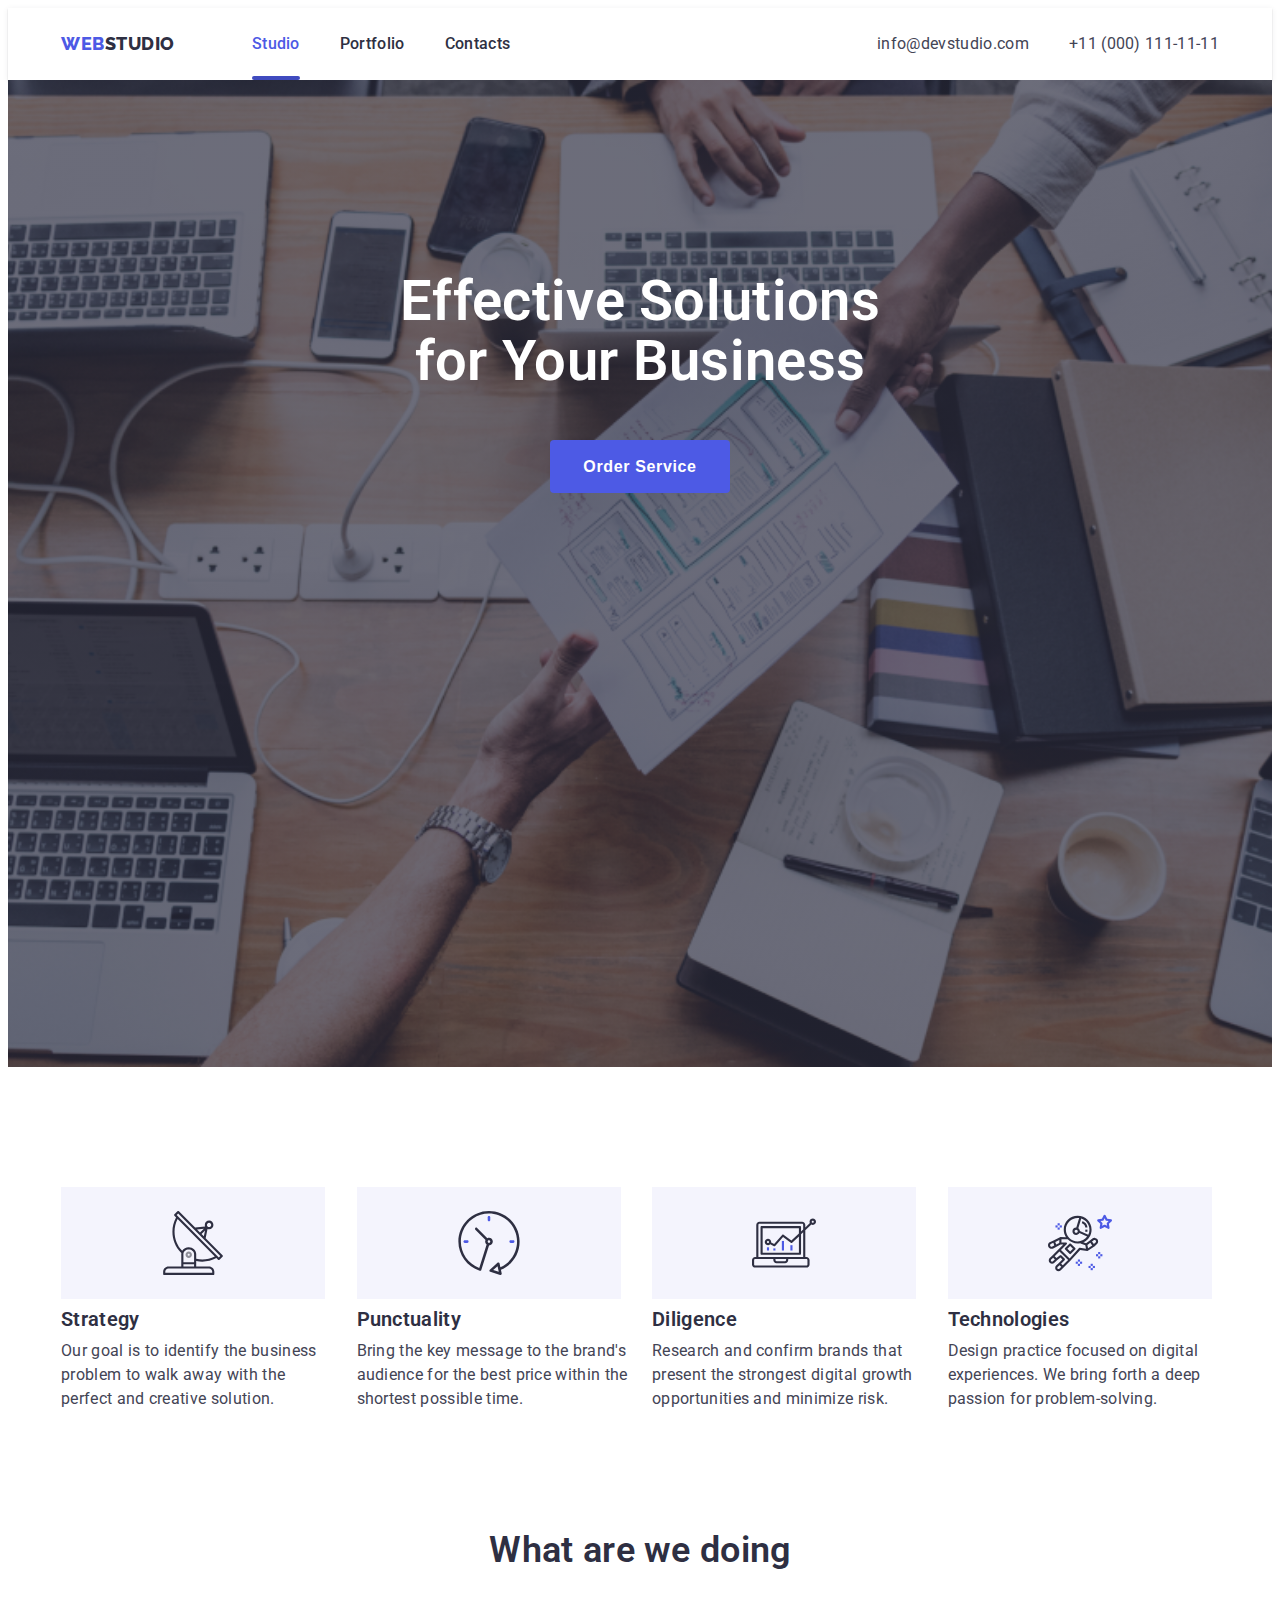
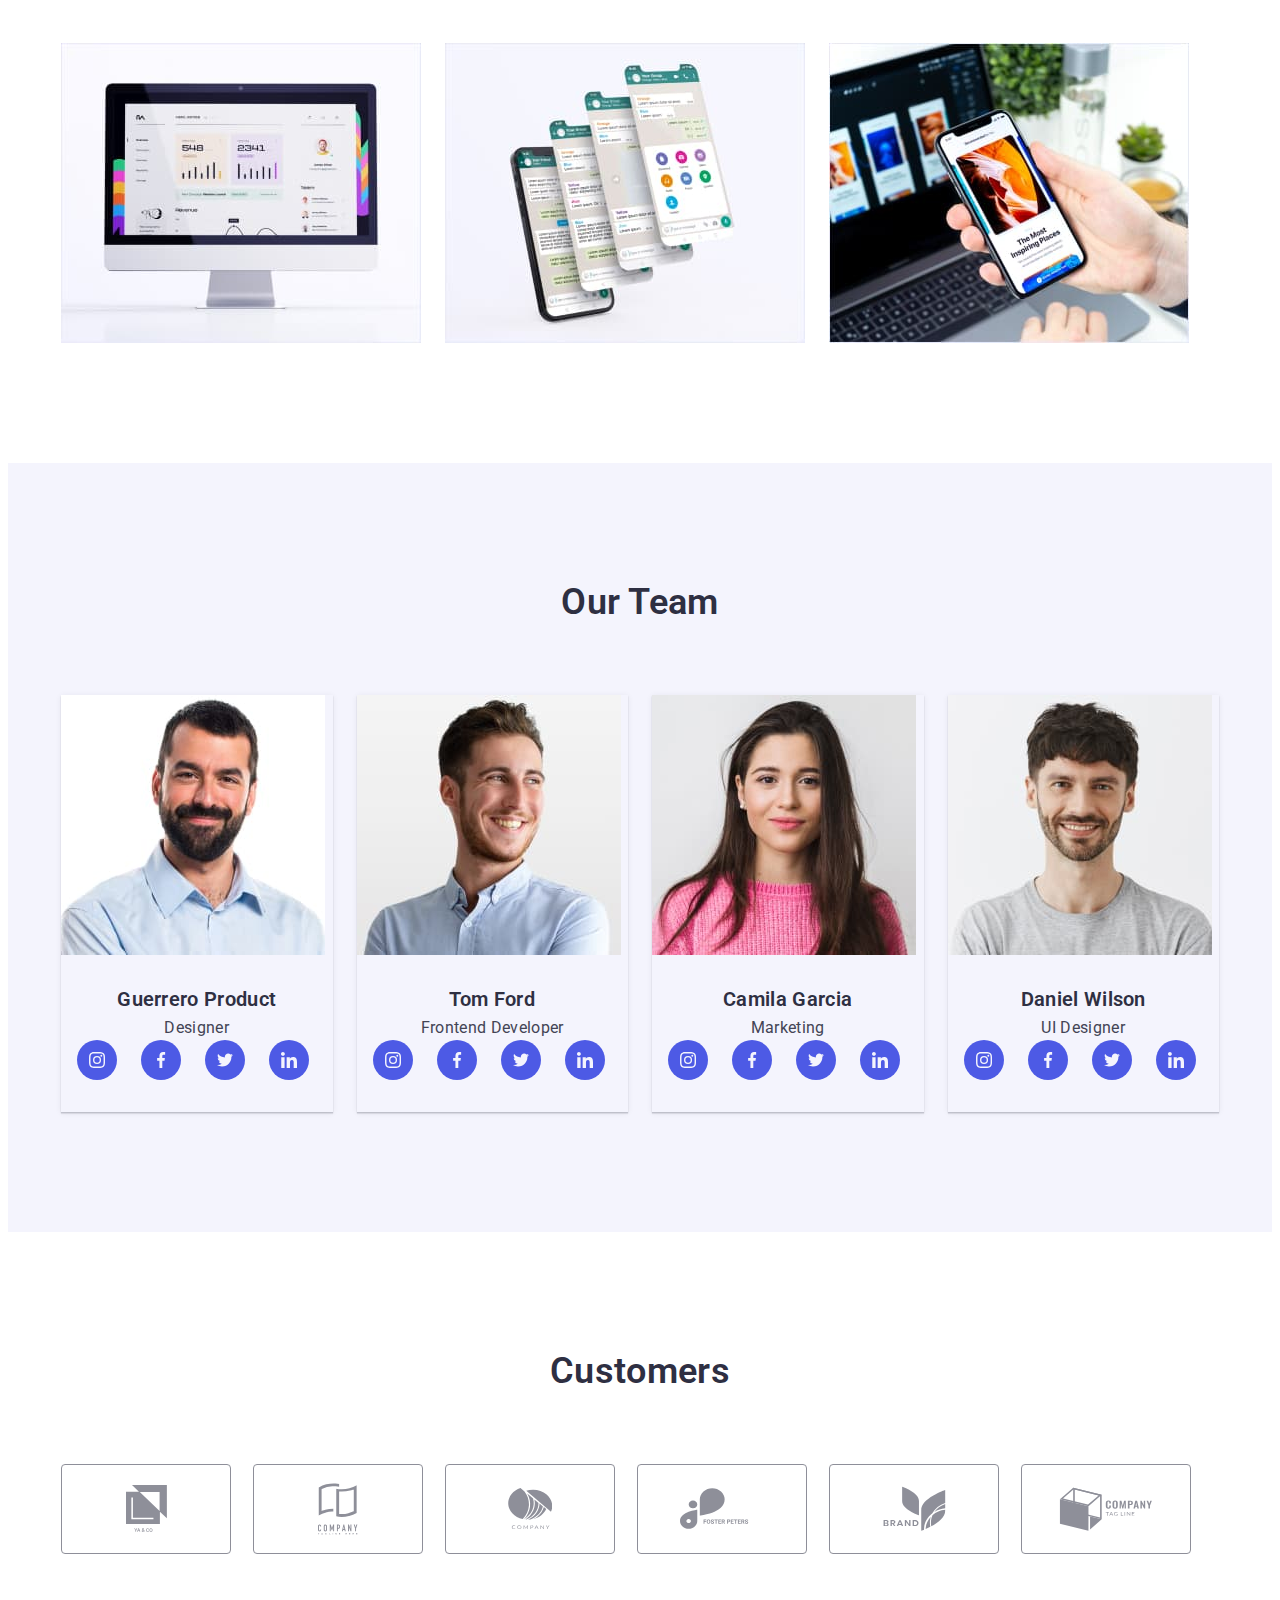
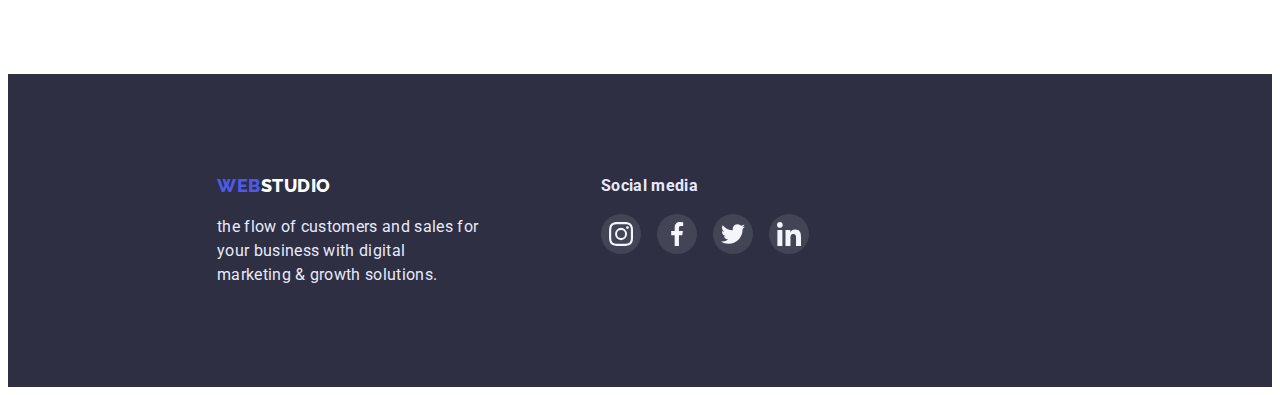
==== commit d1f9779f: "span" ====
--- a/index.html
+++ b/index.html
@@ -23,7 +23,7 @@
             <nav class="conteiner-nav">
                 <a href="./index.html" class="logo"><span class="accent">Web</span>Studio</a>
                 <ul class="site-nav list">
-                    <li class="item"><a href="./index.html" class="link active">Studio</a></li>
+                    <li class="item"><a href="./index.html" class="link active"><span class="accent">Studio</span> </a></li>
                     <li class="item"><a href="./portfolio.html" class="link">Portfolio</a></li>
                     <li class="item"><a href="/" class="link">Contacts</a></li>
                 </ul>
--- a/css/styles.css
+++ b/css/styles.css
@@ -130,7 +130,7 @@
     padding-bottom: 24px;
 
     font-weight: 500;
-    /* color: var(--heading-text-color); */
+     color: var(--heading-text-color);
     text-decoration: none;
     transition: color 250ms cubic-bezier(0.4, 0, 0.2, 1);
 
@@ -138,9 +138,7 @@
 .item {
     position: relative;
 }
-.active {
-color: var(--buttons-color)
-}
+
 .active::after {
     content: '';
     position: absolute;
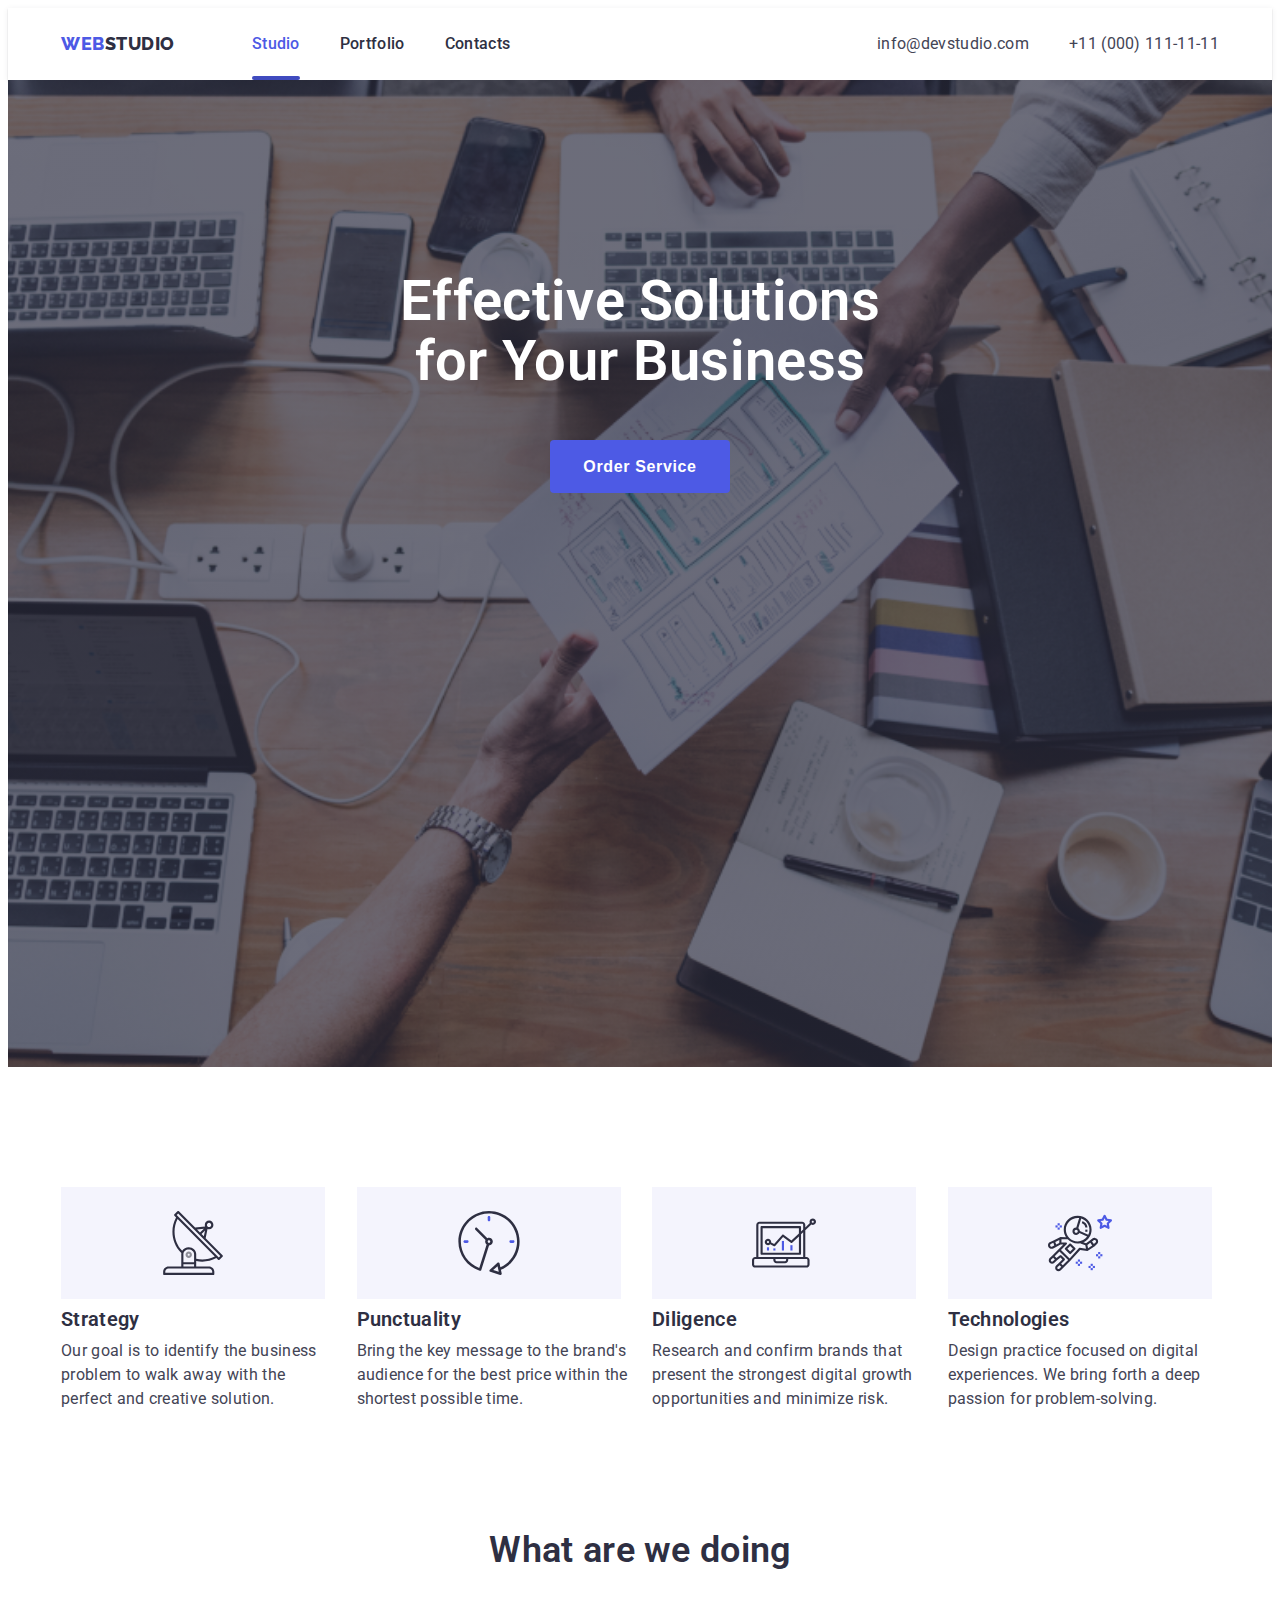
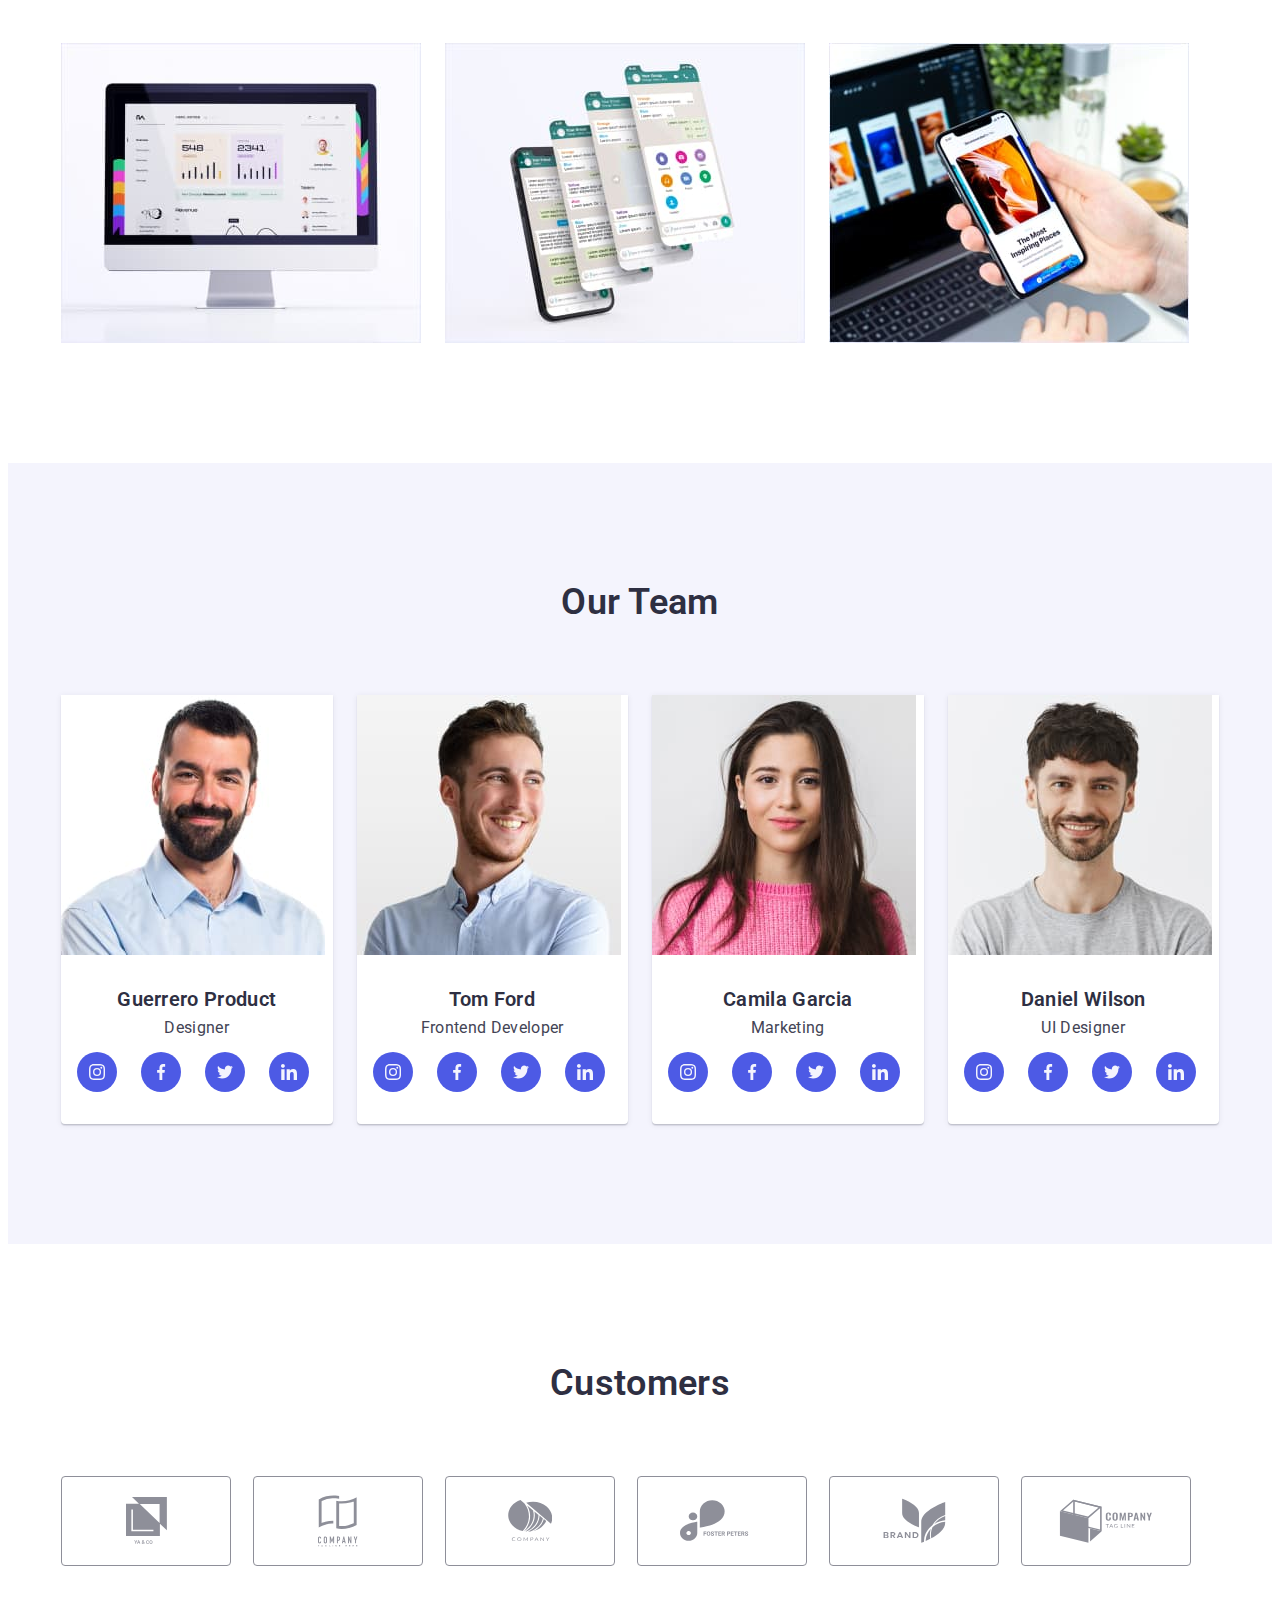
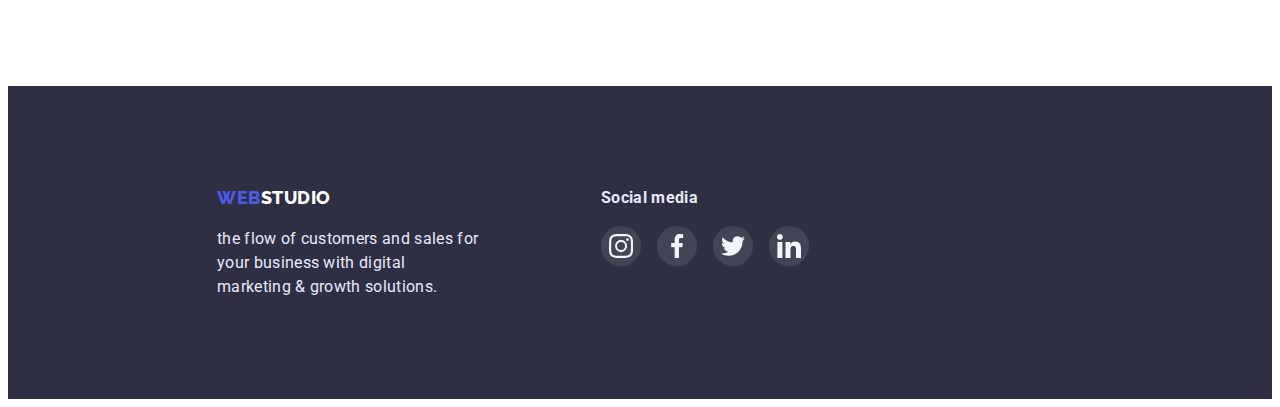
==== commit 31a87b11: "1" ====
--- a/index.html
+++ b/index.html
@@ -18,6 +18,7 @@
 </head>
 
 <body>
+
     <header class="header">
         <div class="conteiner menu">
             <nav class="conteiner-nav">
@@ -257,13 +258,55 @@
 
 
     </footer>
-            <div data-modal class="backdrop is-hidden">
-                <div class="modal">
+
+    <div data-modal class="backdrop is-hidden">
+        <div class="modal">
+         <div class="modal-form">
+            <form>
+              <p class="modal-text">Leave your contacts and we will call you back</p>
+                <label for="name">Name</label>
+                    <div class="position-name">
+                     <input type="text" name="name" id="name" required="">
+                    <svg class="modal-svg">
+                    <use href=""></use></svg></div>
+                        <div class="uni-form">
+                            <label for="tel">Phone</label>
+                            <div class="position-name">
+                                <input type="tel" name="tel" id="tel" required="">
+                                <svg class="modal-svg-tel">
+                                    <use href="./images/symbol-defs.svg#icon-phone"></use>
+                                </svg>
+                            </div>
+                        </div>
+                        <div class="uni-form">
+                            <label for="email">Email</label>
+                            <div class="position-name">
+                                <input type="email" name="email" id="email">
+                                <svg class="modal-svg-email">
+                                    <use href="./images/symbol-defs.svg#icon-email"></use>
+                                </svg>
+                            </div>
+                        </div>
+                        <div class="uni-form">
+                            <label for="coment">Comment</label>
+                            <textarea class="textarea" name="coment" id="coment" cols="30" rows="10" placeholder="Text input"></textarea>
+                        </div>
+                        <label class="label">
+                            <input class="checkbox" type="checkbox" name="checkbox">
+                            <span class="icon-checkbox"></span>
+                            <p class="content-checkbox">I accept the terms and conditions of the <a class="link-chechbox" href="#">Privacy
+                                    Policy</a></p>
+                        </label>
+                        <div class="box-button-send">
+                            <button class="button-modal-send" type="submit">Send</button>
+                        </div>
+                    </form></div>
                     <button data-modal-close class="modal-btn" type="button">
                         <img src="./img/close-cross.svg" alt=""></button>
                 </div>
             </div>
 <script src="./js/modal.js"></script>
+
 </body>
 
 </html>--- a/css/styles.css
+++ b/css/styles.css
@@ -128,9 +128,8 @@
     display: block;
     padding-top: 24px;
     padding-bottom: 24px;
-
     font-weight: 500;
-     color: var(--heading-text-color);
+    color: var(--heading-text-color);
     text-decoration: none;
     transition: color 250ms cubic-bezier(0.4, 0, 0.2, 1);
 
@@ -150,7 +149,7 @@
     bottom: 0px;
 }
 
-/* .site-nav .link:hover, */
+ .site-nav .link:hover, 
 .site-nav .link:focus {
     color: var(--link-text-color);
 }
@@ -362,6 +361,7 @@
 
 .section-text {
     text-align: center;
+    padding-bottom: 12px;
 }
 
 .list-team {
@@ -374,8 +374,9 @@
 .item-team {
     margin-right: var(--card-set-gap);
     flex-basis: calc(100%/4 - var(--card-set-gap));
-
+    background: #FFFFFF;
     box-shadow: 0px 1px 6px rgba(46, 47, 66, 0.08), 0px 1px 1px rgba(46, 47, 66, 0.16), 0px 2px 1px rgba(46, 47, 66, 0.08);
+    border-radius: 0px 0px 4px 4px;
 }
 
 .item-team:nth-child(4n) {
